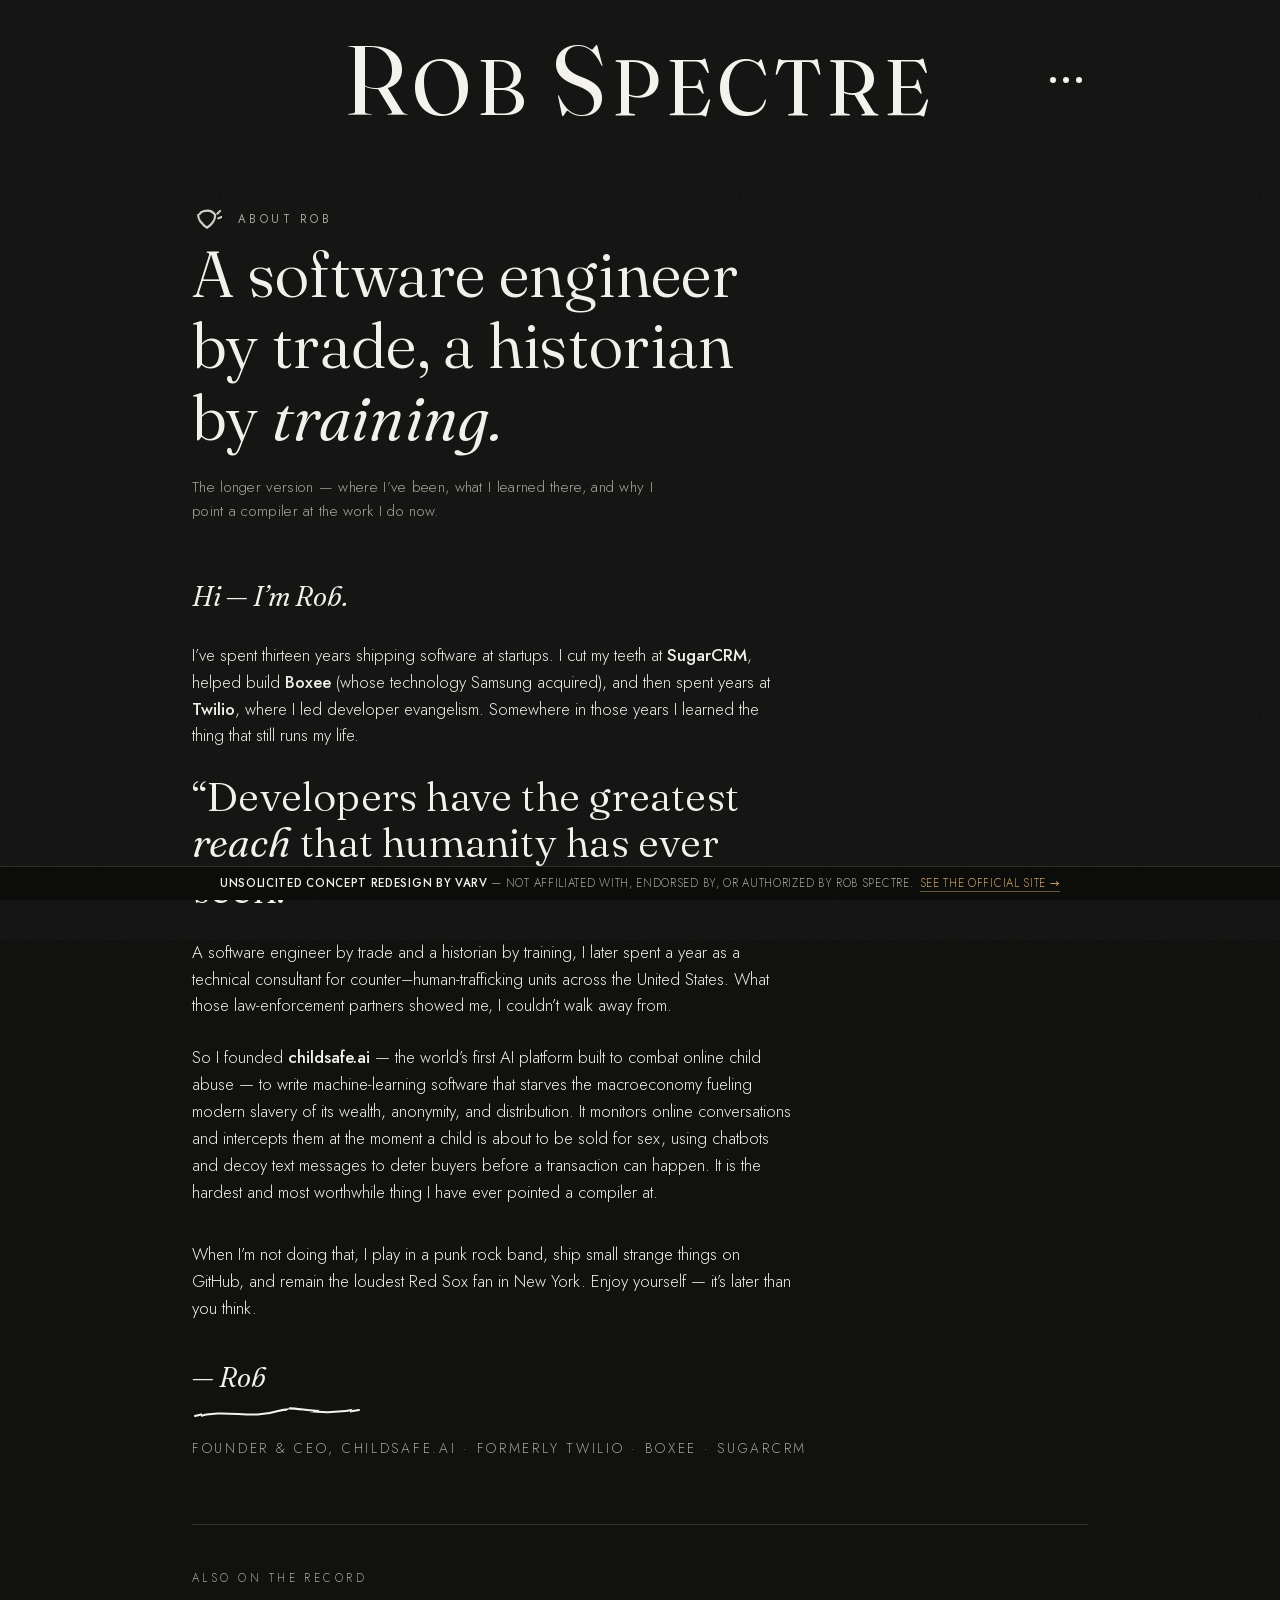
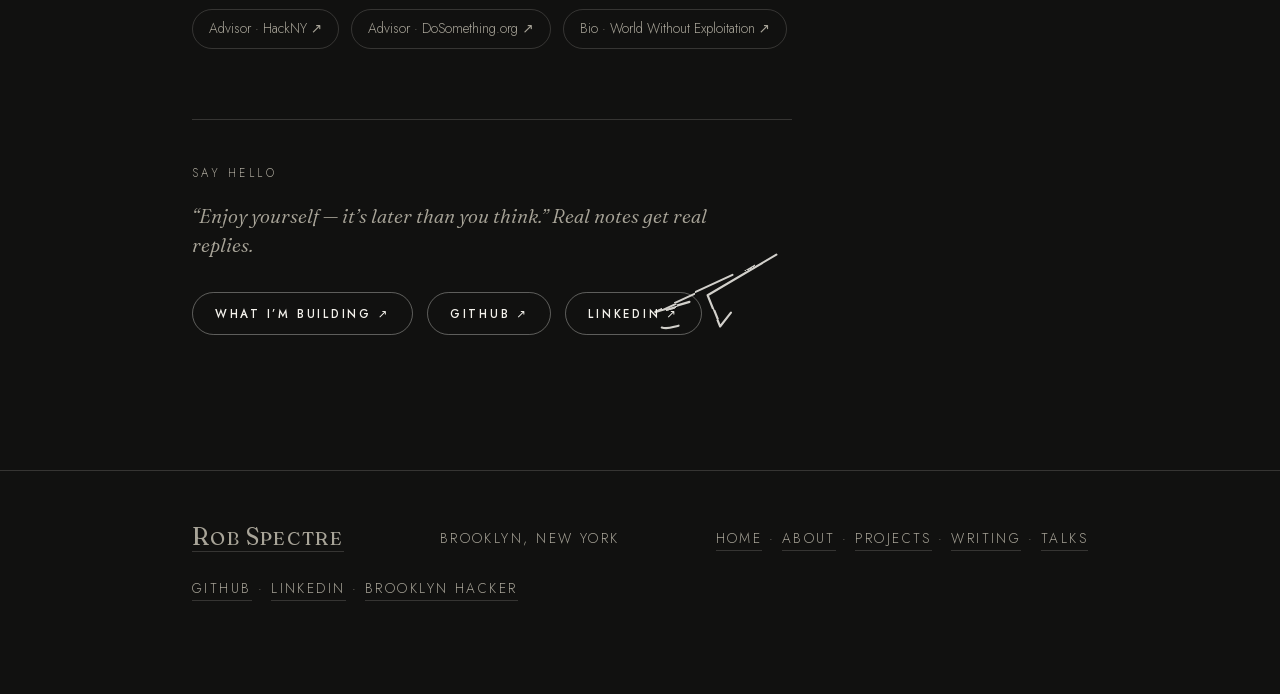
==== about.html @ 93281cea "Rob Spectre — personal site (concept redesign by varv) Unsolicited concept redesign of brooklynhacke" ====
<!doctype html>
<html lang="en">
<head>
<meta charset="utf-8">
<meta name="viewport" content="width=device-width, initial-scale=1">
<meta name="robots" content="noindex,nofollow,noarchive">
<link rel="canonical" href="https://brooklynhacker.com/">
<title>About Rob Spectre — software engineer by trade, historian by training</title>
<meta name="description" content="The longer story of Rob Spectre: thirteen years shipping software at SugarCRM, Boxee and Twilio, a year with counter-human-trafficking units, and founding childsafe.ai to build AI that keeps kids safe online.">
<meta property="og:title" content="About Rob Spectre — software engineer by trade, historian by training">
<meta property="og:description" content="The longer story of Rob Spectre: thirteen years shipping software at SugarCRM, Boxee and Twilio, a year with counter-human-trafficking units, and founding childsafe.ai to build AI that keeps kids safe online.">
<meta property="og:type" content="profile">
<meta property="og:site_name" content="Rob Spectre">
<meta name="author" content="Rob Spectre">
<meta name="twitter:card" content="summary_large_image">
<link rel="stylesheet" href="assets/site.css">
<link rel="icon" href="[data-uri]">
<script type="application/ld+json">
{"@context":"https://schema.org","@type":"AboutPage","mainEntity":{"@type":"Person","name":"Rob Spectre","jobTitle":"Founder & CEO, childsafe.ai","description":"A software engineer by trade and a historian by training. A thirteen-year veteran of SugarCRM, Boxee and Twilio, where he led developer evangelism. Founder and CEO of childsafe.ai.","address":{"@type":"PostalAddress","addressLocality":"Brooklyn","addressRegion":"NY","addressCountry":"US"},"alumniOf":[{"@type":"Organization","name":"Twilio"},{"@type":"Organization","name":"Boxee"},{"@type":"Organization","name":"SugarCRM"}],"sameAs":["https://github.com/RobSpectre","https://www.linkedin.com/in/rob-spectre/","https://brooklynhacker.com/","https://www.worldwithoutexploitation.org/bios/rob-spectre"]}}
</script>
<script>
(function(){try{var q=new URLSearchParams(location.search);if(q.get('static')==='1'){document.documentElement.classList.add('static');}var sh=parseInt(q.get('shift')||'0',10);if(sh>0){var st=document.createElement('style');st.textContent='body{transform:translateY(-'+sh+'px)} .nav,.sb-badge,.ribbon{position:absolute!important}';document.head.appendChild(st);}}catch(e){}})();
</script>
<style>
.about-page{padding-top:max(calc(var(--sec-pad) + 46px),calc(var(--wm-big) + 110px))}
.about-page .page-title{max-width:15ch;margin:0;font-size:var(--h1)}
.about-page .lead{margin-top:22px;max-width:48ch;color:var(--muted);font-size:var(--h6);line-height:1.6;letter-spacing:.02em}
.about-page .salute{margin-top:58px}
.about-coda{margin-top:70px;padding-top:44px;border-top:1px solid var(--faint);max-width:60ch;position:relative}
.about-coda .k{font-size:var(--eyebrow);letter-spacing:.3em;text-transform:uppercase;color:var(--muted)}
.about-coda .promise{margin-top:20px;font-family:var(--serif);font-style:italic;font-weight:340;font-size:var(--h4);line-height:1.5;color:var(--muted);max-width:44ch}
.about-coda .cta-row{margin-top:32px;display:flex;gap:14px;flex-wrap:wrap;align-items:center}
.about-adv{margin-top:64px;padding-top:44px;border-top:1px solid var(--faint)}
.about-adv .k{font-size:var(--eyebrow);letter-spacing:.3em;text-transform:uppercase;color:var(--muted)}
.about-adv .row{margin-top:22px;display:flex;flex-wrap:wrap;gap:12px}
.about-adv a.tag{font-size:var(--small);color:var(--muted);border:1px solid var(--faint);border-radius:999px;padding:8px 16px;text-decoration:none;transition:color .25s ease,border-color .25s ease}
.about-adv a.tag:hover{color:var(--ink);border-color:var(--ink)}
</style>
</head>
<body>

<svg width="0" height="0" style="position:absolute" aria-hidden="true" focusable="false">
  <defs>
    <filter id="rough" x="-8%" y="-8%" width="116%" height="116%"><feTurbulence type="fractalNoise" baseFrequency="0.013 0.021" numOctaves="2" seed="11" result="n"/><feDisplacementMap in="SourceGraphic" in2="n" scale="4.5"/></filter>
    <filter id="rough2" x="-8%" y="-8%" width="116%" height="116%"><feTurbulence type="fractalNoise" baseFrequency="0.0135 0.0205" numOctaves="2" seed="3" result="n"/><feDisplacementMap in="SourceGraphic" in2="n" scale="4.9"/></filter>
    <filter id="rough3" x="-8%" y="-8%" width="116%" height="116%"><feTurbulence type="fractalNoise" baseFrequency="0.0125 0.0215" numOctaves="2" seed="24" result="n"/><feDisplacementMap in="SourceGraphic" in2="n" scale="4.2"/></filter>
    <filter id="rough4" x="-8%" y="-8%" width="116%" height="116%"><feTurbulence type="fractalNoise" baseFrequency="0.013 0.021" numOctaves="2" seed="8" result="n"/><feDisplacementMap in="SourceGraphic" in2="n" scale="4.7"/></filter>
  </defs>
</svg>

<header class="nav">
  <a class="wordmark" href="index.html" aria-label="Rob Spectre — home"><span class="cap">R</span><span class="sc">OB&nbsp;</span><span class="cap">S</span><span class="sc">PECTRE</span><svg class="wm-line" viewBox="0 0 200 10" aria-hidden="true" focusable="false"><path pathLength="1" d="M4,6.4 C36,3.2 78,7.6 118,5 C148,3.2 176,6 196,4.4"/></svg></a>
  <button class="menu-btn" id="menuBtn" aria-expanded="false" aria-controls="overlay" aria-label="Open menu"><i></i><i></i><i></i></button>
</header>

<div class="overlay" id="overlay" role="dialog" aria-modal="true" aria-label="Menu">
  <button class="ol-close" id="menuClose">Close</button>
  <nav>
    <a class="ol-link" href="index.html">Home</a>
    <a class="ol-link" href="about.html" aria-current="page">About Rob</a>
    <a class="ol-link" href="projects.html">What I'm building</a>
    <a class="ol-link" href="writing.html">Writing</a>
    <a class="ol-link" href="talks.html">Talks &amp; media</a>
    <a class="ol-link" href="index.html#contact">Say hello</a>
  </nav>
  <div class="ol-meta">
    <a href="https://github.com/RobSpectre" target="_blank" rel="noopener">GitHub &#8599;</a>
    <a href="https://www.linkedin.com/in/rob-spectre/" target="_blank" rel="noopener">LinkedIn &#8599;</a>
    <a href="https://brooklynhacker.com/" target="_blank" rel="noopener">Brooklyn Hacker &#8599;</a>
    <span>Brooklyn, New York</span>
  </div>
</div>

<main>
<section class="sec letter about-page" id="about">
  <p class="eyebrow rv">
    <svg class="glyph doodle" viewBox="0 0 64 44" xmlns="http://www.w3.org/2000/svg" aria-hidden="true">
      <path style="--i:0" pathLength="1" d="M24,5 C34,2 44,5 49,12 C51,22 42,34 32,40 C22,34 13,22 16,11 C18,7 21,6 24,5"/>
      <path style="--i:1" pathLength="1" d="M54,10 L60,4 M56,20 L63,17"/>
    </svg>
    About Rob
  </p>

  <h1 class="page-title rv" style="--d:1">A software engineer by trade, a historian by <span class="it">training.</span></h1>
  <p class="lead rv" style="--d:2">The longer version &mdash; where I&rsquo;ve been, what I learned there, and why I point a compiler at the work I do now.</p>

  <p class="salute rv" style="--d:3">Hi &mdash; I&rsquo;m Rob.</p>

  <p class="body rv reading" style="--d:4">I&rsquo;ve spent thirteen years shipping software at startups. I cut my teeth at <b>SugarCRM</b>, helped build <b>Boxee</b> (whose technology Samsung acquired), and then spent years at <b>Twilio</b>, where I led developer evangelism. Somewhere in those years I learned the thing that still runs my life.</p>

  <h2 class="pull rv" style="--d:5">&ldquo;Developers have the greatest <span class="it">reach</span> that humanity has ever seen.&rdquo;</h2>

  <p class="body rv reading" style="--d:6">A software engineer by trade and a historian by training, I later spent a year as a technical consultant for counter&ndash;human-trafficking units across the United States. What those law-enforcement partners showed me, I couldn&rsquo;t walk away from.</p>

  <p class="body rv reading" style="--d:7">So I founded <b>childsafe.ai</b> &mdash; the world&rsquo;s first AI platform built to combat online child abuse &mdash; to write machine-learning software that starves the macroeconomy fueling modern slavery of its wealth, anonymity, and distribution. It monitors online conversations and intercepts them at the moment a child is about to be sold for sex, using chatbots and decoy text messages to deter buyers before a transaction can happen. It is the hardest and most worthwhile thing I have ever pointed a compiler at.</p>

  <p class="body close rv reading" style="--d:8">When I&rsquo;m not doing that, I play in a punk rock band, ship small strange things on GitHub, and remain the loudest Red Sox fan in New York. Enjoy yourself &mdash; it&rsquo;s later than you think.</p>

  <div class="sig rv" style="--d:9">
    <p class="names">&mdash; Rob</p>
    <svg class="doodle" viewBox="0 0 170 22" xmlns="http://www.w3.org/2000/svg" aria-hidden="true"><path style="--i:0" pathLength="1" d="M4,15 C34,6 58,18 86,9 C104,3 124,16 166,7"/></svg>
    <p class="roles">Founder &amp; CEO, childsafe.ai &middot; formerly Twilio &middot; Boxee &middot; SugarCRM</p>
  </div>

  <div class="about-adv rv" style="--d:10">
    <p class="k">Also on the record</p>
    <div class="row">
      <a class="tag" href="https://hackny.org/" target="_blank" rel="noopener">Advisor &middot; HackNY &#8599;</a>
      <a class="tag" href="https://www.dosomething.org/" target="_blank" rel="noopener">Advisor &middot; DoSomething.org &#8599;</a>
      <a class="tag" href="https://www.worldwithoutexploitation.org/bios/rob-spectre" target="_blank" rel="noopener">Bio &middot; World Without Exploitation &#8599;</a>
    </div>
  </div>

  <div class="about-coda rv" style="--d:11">
    <p class="k">Say hello</p>
    <p class="promise">&ldquo;Enjoy yourself &mdash; it&rsquo;s later than you think.&rdquo; Real notes get real replies.</p>
    <div class="cta-row">
      <a class="pill" href="projects.html">What I&rsquo;m building &#8599;</a>
      <a class="pill" href="https://github.com/RobSpectre" target="_blank" rel="noopener">GitHub &#8599;</a>
      <a class="pill" href="https://www.linkedin.com/in/rob-spectre/" target="_blank" rel="noopener">LinkedIn &#8599;</a>
    </div>
    <svg class="plane doodle" viewBox="0 0 96 64" xmlns="http://www.w3.org/2000/svg" aria-hidden="true" style="position:absolute;right:0;bottom:-4px;width:clamp(96px,12vw,150px);opacity:.85">
      <path style="--i:0" pathLength="1" d="M8,46 L86,10"/><path style="--i:1" pathLength="1" d="M86,10 L42,36 L50,56 L86,10"/><path style="--i:2" pathLength="1" d="M8,46 L42,36"/><path style="--i:3" pathLength="1" d="M12,56 C18,58 22,53 29,55" stroke-dasharray="3 6"/>
    </svg>
  </div>
</section>
</main>

<footer class="footer">
  <a class="wordmark" href="index.html" aria-label="Rob Spectre"><span class="cap">R</span><span class="sc">OB&nbsp;</span><span class="cap">S</span><span class="sc">PECTRE</span></a>
  <p class="fm">Brooklyn, New York</p>
  <p class="fm"><a href="index.html">Home</a> &middot; <a href="about.html">About</a> &middot; <a href="projects.html">Projects</a> &middot; <a href="writing.html">Writing</a> &middot; <a href="talks.html">Talks</a></p>
  <p class="fm"><a href="https://github.com/RobSpectre" target="_blank" rel="noopener">GitHub</a> &middot; <a href="https://www.linkedin.com/in/rob-spectre/" target="_blank" rel="noopener">LinkedIn</a> &middot; <a href="https://brooklynhacker.com/" target="_blank" rel="noopener">Brooklyn Hacker</a></p>
</footer>

<script src="assets/site.js" defer></script>

<!-- ===== varv concept-disclaimer strip (Category B · real person · mandatory) ===== -->
<style id="varv-disclaimer-css">
  body{padding-bottom:40px}
  #varv-disclaimer{position:fixed;left:0;right:0;bottom:0;z-index:2147482000;
    display:flex;justify-content:center;align-items:center;gap:.55em;flex-wrap:wrap;
    padding:8px 16px;font-family:'Jost',ui-sans-serif,system-ui,sans-serif;
    font-size:11.5px;line-height:1.4;letter-spacing:.06em;text-transform:uppercase;
    background:#0c0c0b;color:#a8a498;border-top:1px solid rgba(168,164,152,.22);text-align:center}
  #varv-disclaimer a{color:#c9a36a;text-decoration:none;border-bottom:1px solid rgba(201,163,106,.5)}
  #varv-disclaimer a:hover{border-color:#c9a36a}
  #varv-disclaimer b{color:#f4f2ec;font-weight:500}
  @media(max-width:560px){#varv-disclaimer{font-size:10.5px;padding:7px 12px}body{padding-bottom:58px}}
</style>
<div id="varv-disclaimer" role="note">
  <span><b>Unsolicited concept redesign by varv</b> &mdash; not affiliated with, endorsed by, or authorized by Rob Spectre.</span>
  <a href="https://brooklynhacker.com/" target="_blank" rel="noopener">See the official site &rarr;</a>
</div>

<!-- ===== varv "ask your AI" popup (static-safe · ~10s · bottom-right · Category-B non-first-name) ===== -->
<style id="varv-popup-css">
  #varv-popup{position:fixed;right:20px;bottom:54px;z-index:2147483000;width:340px;max-width:calc(100vw - 32px);box-sizing:border-box;
    opacity:0;visibility:hidden;pointer-events:none;transform:translateY(14px);
    color:#14151a;background:rgba(252,252,251,.95);-webkit-backdrop-filter:saturate(1.1) blur(8px);backdrop-filter:saturate(1.1) blur(8px);
    border:1px solid rgba(20,21,26,.14);border-radius:16px;
    box-shadow:0 18px 50px -12px rgba(15,16,20,.34),0 2px 8px -2px rgba(15,16,20,.18);
    font-family:-apple-system,BlinkMacSystemFont,"Segoe UI",Inter,Roboto,Helvetica,Arial,sans-serif;-webkit-font-smoothing:antialiased;overflow:hidden}
  #varv-popup.is-open{opacity:1;visibility:visible;pointer-events:auto;transform:translateY(0);transition:opacity .5s ease,transform .5s cubic-bezier(.22,.61,.36,1)}
  #varv-popup.varv-static,#varv-popup.varv-static.is-open{transition:none !important}
  @media (prefers-reduced-motion:reduce){#varv-popup,#varv-popup.is-open{transition:none !important}}
  #varv-popup .vp-inner{padding:14px 14px 16px}
  #varv-popup .vp-media{position:relative;margin:0 0 12px;border-radius:11px;overflow:hidden;background:rgba(20,21,26,.06);aspect-ratio:16/10}
  #varv-popup .vp-media video{display:block;width:100%;height:100%;object-fit:cover;cursor:pointer;background:#0c0d10}
  #varv-popup .vp-unmute{position:absolute;left:8px;bottom:8px;display:inline-flex;align-items:center;gap:5px;padding:5px 9px;border-radius:999px;font-size:11px;font-weight:600;color:#fff;background:rgba(12,13,16,.62);-webkit-backdrop-filter:blur(4px);backdrop-filter:blur(4px);cursor:pointer;user-select:none;border:0}
  #varv-popup .vp-unmute[hidden]{display:none}
  #varv-popup .vp-tag{margin:0 2px 12px;font-size:14px;line-height:1.4;font-weight:560;letter-spacing:-.005em;color:inherit}
  #varv-popup .vp-ai{display:grid;gap:7px;margin:0 0 11px}
  #varv-popup .vp-ai a{display:flex;align-items:center;justify-content:center;gap:8px;text-decoration:none;text-align:center;padding:10px 12px;border-radius:10px;font-size:13px;font-weight:600;letter-spacing:-.005em;color:inherit;background:rgba(20,21,26,.035);border:1px solid rgba(20,21,26,.16);transition:background .15s ease,border-color .15s ease,transform .05s ease}
  #varv-popup .vp-ai a:hover{background:rgba(20,21,26,.075);border-color:rgba(20,21,26,.3)}
  #varv-popup .vp-ai a:active{transform:translateY(.5px)}
  #varv-popup.varv-static .vp-ai a{transition:none}
  #varv-popup .vp-ai .vp-dot{width:7px;height:7px;border-radius:50%;flex:none}
  #varv-popup .vp-book{display:flex;align-items:center;justify-content:center;gap:6px;text-decoration:none;text-align:center;padding:12px 14px;border-radius:11px;font-size:14px;font-weight:700;letter-spacing:-.01em;color:#fcfcfb;background:#14151a;border:1px solid #14151a;transition:opacity .15s ease,transform .05s ease}
  #varv-popup .vp-book:hover{opacity:.9}
  #varv-popup .vp-book:active{transform:translateY(.5px)}
  #varv-popup.varv-static .vp-book{transition:none}
  #varv-popup .vp-close{position:absolute;top:8px;right:8px;z-index:2;width:28px;height:28px;padding:0;display:flex;align-items:center;justify-content:center;border-radius:50%;cursor:pointer;color:#fff;background:rgba(12,13,16,.5);border:0;font-size:15px;line-height:1}
  #varv-popup .vp-close:hover{background:rgba(12,13,16,.72)}
  #varv-popup a:focus-visible,#varv-popup button:focus-visible,#varv-popup video:focus-visible{outline:2px solid #4f7cff;outline-offset:2px}
  @media (prefers-color-scheme:dark){
    #varv-popup{color:#f2f3f5;background:rgba(24,25,29,.94);border-color:rgba(255,255,255,.14);box-shadow:0 18px 50px -12px rgba(0,0,0,.6),0 2px 8px -2px rgba(0,0,0,.4)}
    #varv-popup .vp-media{background:rgba(255,255,255,.05)}
    #varv-popup .vp-ai a{background:rgba(255,255,255,.05);border-color:rgba(255,255,255,.18)}
    #varv-popup .vp-ai a:hover{background:rgba(255,255,255,.1);border-color:rgba(255,255,255,.34)}
    #varv-popup .vp-book{color:#14151a;background:#f2f3f5;border-color:#f2f3f5}
  }
  @media (max-width:400px){#varv-popup{right:12px;left:12px;bottom:60px;width:auto}}
</style>
<div id="varv-popup" role="dialog" aria-label="A note from varv" aria-live="polite">
  <button type="button" class="vp-close" aria-label="Dismiss">&times;</button>
  <div class="vp-inner">
    <div class="vp-media">
      <video muted playsinline preload="metadata" poster="assets/varv-popup-poster.jpg" aria-label="A short intro from Moksh at varv"></video>
      <button type="button" class="vp-unmute" aria-label="Unmute video"><span aria-hidden="true">&#128266;</span> Tap for sound</button>
    </div>
    <p class="vp-tag">Don&rsquo;t take our word for it &mdash; ask your AI which site represents this work better.</p>
    <div class="vp-ai">
      <a id="vp-chatgpt" href="#" target="_blank" rel="noopener"><span class="vp-dot" style="background:#10a37f"></span> Ask ChatGPT</a>
      <a id="vp-claude" href="#" target="_blank" rel="noopener"><span class="vp-dot" style="background:#d97757"></span> Ask Claude</a>
      <a id="vp-perplexity" href="#" target="_blank" rel="noopener"><span class="vp-dot" style="background:#20b8cd"></span> Ask Perplexity</a>
    </div>
    <a class="vp-book" href="https://varv.ai/cal" target="_blank" rel="noopener">Book 15 min &rarr;</a>
  </div>
</div>
<script id="varv-popup-js">
(function(){
  "use strict";
  var el = document.getElementById('varv-popup');
  if(!el) return;
  var qStatic = false;
  try{ qStatic = new URLSearchParams(location.search).get('static') === '1'; }catch(e){}
  var reduce = false;
  try{ reduce = window.matchMedia('(prefers-reduced-motion: reduce)').matches; }catch(e){}
  var STATIC = qStatic || reduce;
  if(STATIC) el.classList.add('varv-static');
  var KEY = 'varv_popup_dismissed_v4', TTL = 30*24*60*60*1000;
  function dismissedRecently(){ try{ var t = parseInt(localStorage.getItem(KEY),10); return t && (Date.now()-t) < TTL; }catch(e){ return false; } }
  if(dismissedRecently()) return;
  var VARV_PROMPT =
"I'm Rob Spectre — founder & CEO of childsafe.ai and formerly the developer-evangelism lead at Twilio. Compare strictly these two websites and nothing else — my current personal site: https://brooklynhacker.com/ — and a redesign an agency built for me, unsolicited, as a working demo: https://angaramoksh-a11y.github.io/rob-spectre/. Actually open and read both before you answer.\n\n\
Step 1 — the comparison. Present it as one table and nothing else yet. Rows: what an engineer or founder checking me out sees · what a partner, funder or journalist doing quiet diligence on me and childsafe.ai sees · what an AI answering a question about Rob Spectre and childsafe.ai sees · what staying on my current site costs me over the next 12 months. Be blunt in every cell — no hedging, no praise padding.\n\n\
Step 2 — stop and make it about me. Do not give a verdict yet. Instead ask me: \"What do you most want this site to do for you and childsafe.ai over the next 12 months?\" — then, using what you actually saw on my two sites, give me exactly 4 numbered options tailored to me (not generic — each one grounded in my real work: child-safety AI, my open-source projects, my speaking, or recruiting). Tell me to reply with the number that fits best. Then wait for my answer.\n\n\
Step 3 — branch on my pick. Once I reply, continue for the goal I chose: give me a straight verdict on whether my current site serves that specific goal, what the redesign does differently for it, and the two or three highest-leverage things that goal actually needs. A recommendation against my goal, not a checklist.\n\n\
Step 4 — the close. End by telling me plainly whether a 15-minute call with the team that built the demo is worth my time for the goal I picked, and what they'd concretely help me do. If it's worth it, say so directly.";
  var q = encodeURIComponent(VARV_PROMPT);
  var set = function(id, base){ var a = document.getElementById(id); if(a) a.href = base + q; };
  set('vp-chatgpt','https://chatgpt.com/?q=');
  set('vp-claude','https://claude.ai/new?q=');
  set('vp-perplexity','https://www.perplexity.ai/search?q=');
  var video = el.querySelector('.vp-media video'), unmute = el.querySelector('.vp-unmute');
  function doUnmute(){ if(!video) return; try{ video.muted=false; video.volume=1; var p=video.play(); if(p&&p.catch) p.catch(function(){}); }catch(e){} if(unmute) unmute.hidden=true; }
  if(video) video.addEventListener('click', doUnmute);
  if(unmute) unmute.addEventListener('click', function(e){ e.stopPropagation(); doUnmute(); });
  function focusables(){ return Array.prototype.slice.call(el.querySelectorAll('a[href],button:not([hidden]),video,[tabindex]:not([tabindex="-1"])')).filter(function(n){ return n.offsetParent !== null || n === document.activeElement; }); }
  function onKeydown(e){ if(e.key==='Escape'){ close(); return; } if(e.key!=='Tab') return; var f=focusables(); if(!f.length) return; var first=f[0], last=f[f.length-1]; if(e.shiftKey && document.activeElement===first){ e.preventDefault(); last.focus(); } else if(!e.shiftKey && document.activeElement===last){ e.preventDefault(); first.focus(); } }
  function onDocClick(e){ if(el.classList.contains('is-open') && !el.contains(e.target)) close(); }
  var opened = false;
  function open(){ if(opened) return; opened=true; el.classList.add('is-open'); if(video && !STATIC){ try{ var pp=video.play(); if(pp&&pp.catch) pp.catch(function(){}); }catch(e){} } document.addEventListener('keydown', onKeydown, true); setTimeout(function(){ document.addEventListener('click', onDocClick, true); }, 0); var c=el.querySelector('.vp-close'); if(c) c.focus(); }
  function close(){ el.classList.remove('is-open'); document.removeEventListener('keydown', onKeydown, true); document.removeEventListener('click', onDocClick, true); try{ localStorage.setItem(KEY, String(Date.now())); }catch(e){} }
  var closeBtn = el.querySelector('.vp-close'); if(closeBtn) closeBtn.addEventListener('click', close);
  if(STATIC){ open(); } else { setTimeout(open, 10000); }
})();
</script>

</body>
</html>
---- assets/site.css ----
/* Gutter Capital — shared design system (extracted verbatim from the CP2-approved home storyboard).
   Fonts + :root tokens + every component class. Sibling pages @import nothing new above this;
   append page-specific components AFTER this file's end. Do not diverge the home from this. */
@font-face {
  font-family: 'Fraunces';
  font-style: italic;
  font-weight: 300 600;
  font-display: swap;
  src: url([data-uri]) format('woff2');
  unicode-range: U+0000-00FF, U+0131, U+0152-0153, U+02BB-02BC, U+02C6, U+02DA, U+02DC, U+0304, U+0308, U+0329, U+2000-206F, U+20AC, U+2122, U+2191, U+2193, U+2212, U+2215, U+FEFF, U+FFFD;
}
@font-face {
  font-family: 'Fraunces';
  font-style: normal;
  font-weight: 300 600;
  font-display: swap;
  src: url([data-uri]) format('woff2');
  unicode-range: U+0000-00FF, U+0131, U+0152-0153, U+02BB-02BC, U+02C6, U+02DA, U+02DC, U+0304, U+0308, U+0329, U+2000-206F, U+20AC, U+2122, U+2191, U+2193, U+2212, U+2215, U+FEFF, U+FFFD;
}
@font-face {
  font-family: 'Jost';
  font-style: normal;
  font-weight: 300 600;
  font-display: swap;
  src: url([data-uri]) format('woff2');
  unicode-range: U+0000-00FF, U+0131, U+0152-0153, U+02BB-02BC, U+02C6, U+02DA, U+02DC, U+0304, U+0308, U+0329, U+2000-206F, U+20AC, U+2122, U+2191, U+2193, U+2212, U+2215, U+FEFF, U+FFFD;
}

/* ============ TOKENS (locked) ============ */
:root{
  --h1: clamp(2.4rem, 5vw, 4rem);
  --h2: clamp(1.8rem, 3.2vw, 2.6rem);
  --h3: clamp(1.35rem, 2.2vw, 1.7rem);
  --h4: 1.2rem;  --h5: 1.05rem;  --h6: 0.95rem;
  --p: 1.05rem;  --small: 0.85rem;  --eyebrow: 0.72rem;
  --display: clamp(3.6rem, 15vw, 9.5rem);   /* reserved display size (masthead now lives in the nav) */
  --wm-big: clamp(2.6rem, 9vw, 6.2rem);     /* nav masthead cap at page top — the confident centered GUTTER */
  --wm-small: 1.45rem;                      /* pinned compact cap */
  --navp: 1;                                /* 1 = big centered masthead · 0 = pinned bar (site.js scroll-links it) */
  --lh-tight: 1.12;  --lh-body: 1.6;

  --gutter: clamp(20px, 15vw, 200px);
  --sec-pad: clamp(92px, 15vh, 170px);

  --paper:#111110;          /* dark toned paper */
  --paper-2:#161513;        /* whisper-lifted panel */
  --ink:#f4f2ec;            /* chalk-white ink */
  --muted:#a8a498;          /* ≥7:1 on paper */
  --faint:rgba(244,242,236,.16);
  --hair:rgba(244,242,236,.34);
  --accent:#c9a36a;         /* dusty ochre — used only twice */

  --serif:'Fraunces','Poynter Oldstyle Display',Georgia,'Times New Roman',serif;
  --sans:'Jost','Futura','Century Gothic','Avenir Next',system-ui,sans-serif;
}

/* ============ RESET / BASE ============ */
*,*::before,*::after{box-sizing:border-box;margin:0;padding:0}
html{scroll-behavior:smooth}
html.static{scroll-behavior:auto}
@media(prefers-reduced-motion:reduce){html{scroll-behavior:auto}}
html,body{overflow-x:clip}
body{
  background:var(--paper);
  color:var(--ink);
  font-family:var(--sans);
  font-weight:300;
  font-size:var(--p);
  line-height:var(--lh-body);
  -webkit-font-smoothing:antialiased;
  font-optical-sizing:auto;
}
::selection{background:var(--ink);color:var(--paper)}
a{color:var(--ink)}
:focus-visible{outline:2px solid var(--ink);outline-offset:4px;border-radius:2px}
img{max-width:100%;height:auto}

/* paper grain — the toned-paper canvas */
body::before{
  content:"";position:fixed;inset:-40px;z-index:60;pointer-events:none;
  background-image:url("data:image/svg+xml,%3Csvg xmlns='http://www.w3.org/2000/svg' width='260' height='260'%3E%3Cfilter id='n'%3E%3CfeTurbulence type='fractalNoise' baseFrequency='0.82' numOctaves='2' stitchTiles='stitch'/%3E%3C/filter%3E%3Crect width='100%25' height='100%25' filter='url(%23n)'/%3E%3C/svg%3E");
  opacity:.055;
}

/* ============ TYPE ============ */
h1,h2,h3{font-family:var(--serif);font-weight:340;line-height:var(--lh-tight);letter-spacing:.005em}
h1{font-size:var(--h1)}
h2{font-size:var(--h2)}
h3{font-size:var(--h3)}
.eyebrow{
  display:inline-flex;align-items:center;gap:16px;
  font-family:var(--sans);font-size:var(--eyebrow);font-weight:400;
  letter-spacing:.3em;text-transform:uppercase;color:var(--muted);
}
.eyebrow .glyph{flex:0 0 auto;width:30px;height:auto;opacity:.85}
.it{font-style:italic;font-weight:360}
.muted{color:var(--muted)}

/* ============ LAYOUT ============ */
.sec{padding:var(--sec-pad) var(--gutter);position:relative}
/* a page's first section clears the big centered masthead */
.sec#top{padding-top:max(var(--sec-pad),calc(var(--wm-big) + 110px))}
.reading{max-width:640px}

/* ============ DOODLES ============ */
.doodle{filter:url(#rough)}
/* ALIVE — every doodle keeps a little bit moving, lightly scratching the surface.
   A subtle continuous "boil": the hand-drawn line cycles through pen-tremble
   variants (each a different turbulence seed + displacement scale), so straight
   strokes never sit perfectly still — they re-settle a hair each half-second like
   a pen redrawn over the same line. Pure CSS filter-swap: no rAF, no ticking flag,
   nothing to wedge. Per-doodle negative delay (reusing the draw-in --i token)
   desyncs them so the page shimmers organically instead of flicking in unison.
   Settles to the static #rough under reduced-motion and the ?static=1 QA flag. */
@media(prefers-reduced-motion:no-preference){
  .doodle,.nav .wm-line{
    animation:doodle-boil 2.1s step-end infinite;
    animation-delay:calc(var(--i,0) * -0.29s);
  }
}
html.static .doodle,html.static .nav .wm-line{animation:none!important}
@keyframes doodle-boil{
  0%  {filter:url(#rough)}
  25% {filter:url(#rough2)}
  50% {filter:url(#rough3)}
  75% {filter:url(#rough4)}
  100%{filter:url(#rough)}
}
.doodle path,.doodle circle{
  fill:none;stroke:var(--ink);stroke-width:2.1;
  stroke-linecap:round;stroke-linejoin:round;
  vector-effect:non-scaling-stroke;
}
.doodle .dot{fill:var(--ink);stroke:none}
/* draw-in: hidden state exists ONLY under html.anim */
html.anim .doodle path{stroke-dasharray:1;stroke-dashoffset:1;transition:stroke-dashoffset 1.5s cubic-bezier(.5,0,.3,1);transition-delay:calc(var(--i,0)*.16s)}
html.anim .doodle .dot,html.anim .doodle circle{opacity:0;transition:opacity .7s ease;transition-delay:calc(var(--i,0)*.16s + .5s)}
html.anim .doodle.drawn path{stroke-dashoffset:0}
html.anim .doodle.drawn .dot,html.anim .doodle.drawn circle{opacity:1}
@media(prefers-reduced-motion:reduce){
  html.anim .doodle path{stroke-dasharray:none;stroke-dashoffset:0;transition:none}
  html.anim .doodle .dot,html.anim .doodle circle{opacity:1;transition:none}
}

/* ============ REVEALS ============ */
html.anim .rv{opacity:0;transform:translateY(24px);transition:opacity .95s ease,transform .95s ease;transition-delay:calc(var(--d,0)*100ms)}
html.anim .rv.in{opacity:1;transform:none}
@media(prefers-reduced-motion:reduce){html.anim .rv{opacity:1;transform:none;transition:none}}

/* ============ NAV — centered masthead that pins + shrinks on scroll ============ */
/* site.js scroll-links --navp 1→0 over the first ~260px: the big centered GUTTER
   settles into a compact sticky bar; a paper backdrop fades in fast and a
   hand-drawn underline sketches itself beneath the pinned mark (html.nav-pinned).
   Reduced-motion / static get a discrete state swap — no scroll-linked scaling. */
.nav{position:fixed;top:0;left:0;right:0;z-index:70;padding:calc(12px + 18px*var(--navp,1)) var(--gutter);pointer-events:none}
.nav>*{pointer-events:auto}
.nav::before{ /* paper backdrop — fully opaque well before the mark finishes pinning */
  content:"";position:absolute;inset:0;z-index:-1;pointer-events:none;
  background:var(--paper);border-bottom:1px solid var(--faint);
  opacity:min(1,calc((1 - var(--navp,1))*2.4));
}
.nav::after{ /* keep the paper grain on the pinned bar */
  content:"";position:absolute;inset:0;z-index:-1;pointer-events:none;
  background-image:url("data:image/svg+xml,%3Csvg xmlns='http://www.w3.org/2000/svg' width='260' height='260'%3E%3Cfilter id='n'%3E%3CfeTurbulence type='fractalNoise' baseFrequency='0.82' numOctaves='2' stitchTiles='stitch'/%3E%3C/filter%3E%3Crect width='100%25' height='100%25' filter='url(%23n)'/%3E%3C/svg%3E");
  opacity:min(.055,calc((1 - var(--navp,1))*.14));
}
.wordmark{font-family:var(--serif);font-weight:400;text-decoration:none;letter-spacing:.05em;line-height:1;color:var(--ink)}
.wordmark .cap{font-size:1.5rem}
.wordmark .sc{font-size:1.17rem;letter-spacing:.09em}
.nav .wordmark{
  position:relative;display:block;width:max-content;margin-inline:auto;
  font-size:calc(var(--wm-small) + (var(--wm-big) - var(--wm-small))*var(--navp,1));
}
.nav .wordmark .cap{font-size:1em}
.nav .wordmark .sc{font-size:.78em;letter-spacing:.07em}
.nav .menu-btn{position:absolute;right:var(--gutter);top:50%;transform:translateY(-50%)}
/* hand-drawn underline — draws in when the mark pins, un-draws on the way back up */
.nav .wm-line{
  position:absolute;left:0;right:0;bottom:-.36em;width:100%;height:auto;overflow:visible;
  filter:url(#rough);opacity:calc(1 - var(--navp,1));
}
.nav .wm-line path{
  fill:none;stroke:var(--ink);stroke-width:2;stroke-linecap:round;vector-effect:non-scaling-stroke;
  stroke-dasharray:1;stroke-dashoffset:1;
  transition:stroke-dashoffset .8s cubic-bezier(.5,0,.3,1);
}
html.nav-pinned .nav .wm-line path{stroke-dashoffset:0}
@media(prefers-reduced-motion:reduce){.nav .wm-line path{transition:none}}
.menu-btn{
  display:flex;gap:7px;align-items:center;background:none;border:0;cursor:pointer;padding:14px 6px;
}
.menu-btn i{display:block;width:6px;height:6px;border-radius:50%;background:var(--ink);transition:transform .3s ease}
.menu-btn:hover i:nth-child(1){transform:translateY(-3px)}
.menu-btn:hover i:nth-child(3){transform:translateY(3px)}

/* menu overlay */
.overlay{
  position:fixed;inset:0;z-index:80;background:#0e0e0d;
  display:flex;flex-direction:column;justify-content:center;padding:0 var(--gutter);
  opacity:0;visibility:hidden;transition:opacity .45s ease,visibility 0s linear .45s;
}
.overlay::before{
  content:"";position:absolute;inset:-40px;pointer-events:none;opacity:.055;
  background-image:url("data:image/svg+xml,%3Csvg xmlns='http://www.w3.org/2000/svg' width='260' height='260'%3E%3Cfilter id='n'%3E%3CfeTurbulence type='fractalNoise' baseFrequency='0.82' numOctaves='2' stitchTiles='stitch'/%3E%3C/filter%3E%3Crect width='100%25' height='100%25' filter='url(%23n)'/%3E%3C/svg%3E");
}
.overlay.open{opacity:1;visibility:visible;transition:opacity .45s ease}
.overlay nav{display:flex;flex-direction:column;gap:clamp(8px,2vh,20px)}
.overlay a.ol-link{
  font-family:var(--serif);font-weight:340;font-size:var(--h2);line-height:1.25;
  text-decoration:none;color:var(--muted);transition:color .3s ease,transform .3s ease;width:max-content;max-width:100%;
}
.overlay a.ol-link:hover,.overlay a.ol-link:focus-visible{color:var(--ink);transform:translateX(10px)}
.overlay .ol-meta{margin-top:7vh;display:flex;gap:2.2em;flex-wrap:wrap;font-size:var(--small);letter-spacing:.14em;text-transform:uppercase;color:var(--muted)}
.overlay .ol-meta a{color:var(--muted);text-decoration:none;border-bottom:1px solid var(--faint);padding-bottom:2px}
.overlay .ol-meta a:hover{color:var(--ink)}
.overlay .ol-close{position:absolute;top:22px;right:var(--gutter);background:none;border:0;color:var(--ink);cursor:pointer;font-family:var(--sans);font-size:var(--eyebrow);letter-spacing:.28em;text-transform:uppercase;padding:14px 4px}

/* ============ PILL BUTTONS ============ */
.pill{
  display:inline-flex;align-items:center;gap:.7em;
  padding:1em 1.9em;border:1px solid var(--hair);border-radius:999px;
  font-family:var(--sans);font-size:var(--eyebrow);font-weight:500;
  letter-spacing:.24em;text-transform:uppercase;text-decoration:none;color:var(--ink);
  background:transparent;transition:background .35s ease,color .35s ease,border-color .35s ease;
  cursor:pointer;
}
.pill:hover,.pill:focus-visible{background:var(--ink);color:var(--paper);border-color:var(--ink)}
.pill.ghost{cursor:default;color:var(--muted);border-color:var(--faint)}
.pill.ghost:hover{background:transparent;color:var(--muted)}

/* ============ HERO ============ */
.hero{
  min-height:100svh;display:flex;flex-direction:column;
  align-items:center;justify-content:center;text-align:center;
  padding:calc(var(--wm-big) + 72px + 2vh) var(--gutter) 96px;position:relative;
}
.hero-inner{display:flex;flex-direction:column;align-items:center;width:100%;max-width:1060px}
.hero .eyebrow{justify-content:center}
/* (hero-mark retired — the confident centered GUTTER now lives in .nav and pins on scroll) */
.hero h1{font-size:var(--h2);font-weight:340;max-width:19ch;margin:0 auto}
.hero .sub{max-width:40em;margin:20px auto 0;color:var(--muted);font-size:var(--h6);letter-spacing:.02em}
.hero .cta-row{display:flex;gap:14px;flex-wrap:wrap;justify-content:center;margin-top:38px}
.hero .fund-note{
  margin-top:42px;display:inline-flex;align-items:center;justify-content:center;gap:.6em 1em;flex-wrap:wrap;
  font-size:var(--small);letter-spacing:.18em;text-transform:uppercase;color:var(--muted);
}
.hero .fund-note b{color:var(--ink);font-weight:500}
.hero .fund-note .tick{width:34px;height:1px;background:var(--accent);align-self:center}
.hero-art{position:relative;display:flex;align-items:center;justify-content:center;margin-bottom:clamp(14px,2.2vh,28px)}
.hero-art svg{width:clamp(120px,15vw,196px);height:auto;overflow:visible}
.vlabel{
  position:absolute;right:calc(var(--gutter)*.42);top:50%;transform:translateY(-50%);
  writing-mode:vertical-rl;rotate:180deg;
  font-size:var(--eyebrow);letter-spacing:.42em;text-transform:uppercase;color:var(--muted);
  display:flex;align-items:center;gap:18px;
}
.vlabel::after{content:"";width:1px;height:74px;background:var(--faint)}
.scroll-cue{position:absolute;left:var(--gutter);bottom:62px;display:flex;align-items:center;gap:14px;color:var(--muted);font-size:var(--eyebrow);letter-spacing:.3em;text-transform:uppercase}
.scroll-cue svg{width:13px;height:auto;overflow:visible}

/* ============ LETTER ============ */
/* ONE intentional ladder: pull(--h2) > salute/signoff(--h3, italic — they bracket the letter)
   > body/close(--p) > roles(--small). Every size is a locked token; line-heights consistent. */
.letter .salute{
  font-family:var(--serif);font-style:italic;font-weight:360;
  font-size:var(--h3);line-height:var(--lh-tight);
  margin:52px 0 30px;
}
.letter p.body{
  font-family:var(--sans);font-weight:300;
  font-size:var(--p);line-height:var(--lh-body);
  max-width:60ch;margin-bottom:1.5em;color:var(--ink);
}
.letter p.body b{font-weight:500}
.letter .pull{           /* the one tasteful larger accent — a pulled phrase, not a random jump */
  font-family:var(--serif);font-weight:340;
  font-size:var(--h2);line-height:var(--lh-tight);
  margin:.45em 0 .65em;max-width:14em;
}
.letter .pull .it{color:var(--ink)}
.letter .close{margin-top:2.1em}
.letter .sig{margin-top:40px}
.letter .sig .names{      /* mirrors the salutation exactly — opens and closes the letter as a pair */
  font-family:var(--serif);font-style:italic;font-weight:360;
  font-size:var(--h3);line-height:var(--lh-tight);
}
.letter .sig svg{display:block;width:170px;height:auto;margin-top:10px;overflow:visible}
.letter .sig .roles{
  margin-top:14px;font-family:var(--sans);
  font-size:var(--small);letter-spacing:.2em;text-transform:uppercase;color:var(--muted);
}

/* ============ FUND ============ */
.fund h2{max-width:14em;margin:26px 0 0}
.fund .funds-row{
  display:flex;gap:clamp(28px,6vw,96px);flex-wrap:wrap;align-items:flex-end;
  margin-top:74px;position:relative;
}
.fund .f{position:relative}
.fund .f .lbl{font-size:var(--eyebrow);letter-spacing:.3em;text-transform:uppercase;color:var(--muted)}
.fund .f .num{font-family:var(--serif);font-weight:340;font-size:var(--h1);line-height:1;margin-top:14px;font-variant-numeric:tabular-nums}
.fund .f .num .ca{font-size:.45em;vertical-align:.62em;color:var(--muted);margin-right:.14em}
.fund .f .when{margin-top:12px;font-size:var(--small);letter-spacing:.16em;text-transform:uppercase;color:var(--muted)}
.fund .f.now .when{color:var(--accent)}
.fund .f.now .num{border-bottom:2px solid var(--accent);padding-bottom:10px}
.fund .steps{position:absolute;right:-34px;top:-100px;width:150px;opacity:.9}
.fund .foot{margin-top:60px;max-width:52ch;color:var(--muted);font-size:var(--h6)}

/* ============ PORTFOLIO RAIL ============ */
.folio{padding-left:0;padding-right:0}
.folio .head{padding:0 var(--gutter)}
.folio h2{max-width:15em;margin:26px 0 0}
.folio .rail-wrap{position:relative;margin-top:70px}
.rail{overflow:hidden;cursor:grab;padding:92px 0 30px}
.rail.dragging{cursor:grabbing}
html.static .rail{overflow-x:auto}
.rail-track{display:flex;gap:clamp(44px,6vw,110px);width:max-content;padding:0 var(--gutter);will-change:transform}
.co{
  position:relative;display:flex;flex-direction:column;text-decoration:none;
  padding:6px 2px 14px;flex:0 0 auto;
}
.co .co-idx{font-size:var(--eyebrow);letter-spacing:.26em;color:var(--muted)}
.co .co-name{
  font-family:var(--serif);font-weight:340;font-size:var(--h2);line-height:1.15;color:var(--ink);
  margin-top:10px;white-space:nowrap;transition:opacity .3s ease;
}
.co .co-fund{margin-top:10px;font-size:var(--eyebrow);letter-spacing:.3em;text-transform:uppercase;color:var(--muted);display:flex;gap:.9em;align-items:center}
.co .go{opacity:0;transform:translateY(3px);transition:opacity .3s ease,transform .3s ease;font-family:var(--sans);color:var(--ink)}
.co:hover .go,.co:focus-visible .go{opacity:1;transform:none}
/* the taped paper chip with the REAL logo */
.co .chip{
  position:absolute;left:0;top:-86px;width:172px;height:96px;border-radius:3px;
  background:var(--ink);display:flex;align-items:center;justify-content:center;
  transform:rotate(-2.4deg) translateY(10px);opacity:0;pointer-events:none;
  box-shadow:0 14px 34px rgba(0,0,0,.45);
  transition:opacity .32s ease,transform .32s ease;
}
.co .chip::before{ /* tape */
  content:"";position:absolute;top:-9px;left:50%;transform:translateX(-50%) rotate(1.5deg);
  width:56px;height:18px;background:rgba(244,242,236,.32);border-radius:1px;
}
.co .chip img{max-width:74%;max-height:58%;width:auto;height:auto;object-fit:contain}
.co .chip.inkbg{background:#1c1b18;border:1px solid var(--faint)}
.co:hover .chip,.co:focus-visible .chip{opacity:1;transform:rotate(-2.4deg) translateY(0)}
.co:hover .co-name,.co:focus-visible .co-name{opacity:.55}
.folio .rail-meta{
  display:flex;justify-content:space-between;align-items:center;gap:20px;flex-wrap:wrap;
  padding:26px var(--gutter) 0;border-top:1px solid var(--faint);margin:8px var(--gutter) 0;
  padding-left:0;padding-right:0;
}
.folio .counter{font-variant-numeric:tabular-nums;font-size:var(--small);letter-spacing:.3em;color:var(--muted)}
.folio .drag-hint{font-size:var(--eyebrow);letter-spacing:.3em;text-transform:uppercase;color:var(--muted)}

/* ============ ELBOW GREASE ============ */
.elbow h2{max-width:15em;margin:26px 0 0}
.elbow .epigraph{
  margin:64px 0 0;max-width:34em;
  font-family:var(--serif);font-style:italic;font-weight:340;font-size:var(--h3);line-height:1.5;
}
.elbow .epigraph footer{margin-top:18px;font-family:var(--sans);font-style:normal;font-size:var(--small);letter-spacing:.22em;text-transform:uppercase;color:var(--muted)}
.elbow .grid{display:grid;grid-template-columns:repeat(auto-fit,minmax(200px,1fr));gap:1px;background:var(--faint);border:1px solid var(--faint);margin-top:70px}
.elbow .cell{background:var(--paper);padding:30px 26px}
.elbow .cell .k{font-size:var(--eyebrow);letter-spacing:.28em;text-transform:uppercase;color:var(--muted)}
.elbow .cell .v{font-family:var(--serif);font-weight:340;font-size:var(--h3);margin-top:12px;line-height:1.25}
.elbow .cell.hot .v{color:var(--accent)}
.elbow .eg-note{margin-top:44px;max-width:52ch;color:var(--muted);font-size:var(--h6)}
.elbow .cta-row{display:flex;gap:14px;flex-wrap:wrap;margin-top:44px}
.elbow-art{position:absolute;right:var(--gutter);top:var(--sec-pad);width:clamp(90px,11vw,150px);opacity:.85}

/* ============ VALUES ============ */
.values .v-list{margin-top:70px;display:grid;gap:0;border-top:1px solid var(--faint)}
.values .virtue{
  display:grid;grid-template-columns:56px minmax(0,15em) 1fr;gap:clamp(18px,4vw,64px);
  align-items:baseline;padding:44px 0;border-bottom:1px solid var(--faint);
}
.values .virtue .glyph{width:40px;height:auto;align-self:center;opacity:.9}
.values .virtue h3{font-weight:340}
.values .virtue p{color:var(--muted);max-width:44ch}

/* ============ CONTACT ============ */
.contact{min-height:82svh;display:flex;flex-direction:column;justify-content:center}
.contact h2{font-size:var(--h1);max-width:11em;margin:30px 0 0}
.contact .promise{margin-top:38px;max-width:44ch;font-family:var(--serif);font-style:italic;font-weight:340;font-size:var(--h4);color:var(--muted)}
.contact .cta-row{margin-top:52px;display:flex;gap:14px;flex-wrap:wrap;align-items:center}
.contact .plane{position:absolute;right:var(--gutter);bottom:18%;width:clamp(110px,13vw,190px);opacity:.9}

/* ============ FOOTER ============ */
.footer{
  padding:54px var(--gutter);border-top:1px solid var(--faint);
  display:flex;justify-content:space-between;align-items:center;gap:26px;flex-wrap:wrap;
}
.footer .fm{font-size:var(--small);letter-spacing:.18em;text-transform:uppercase;color:var(--muted)}
.footer a{color:var(--muted);text-decoration:none;border-bottom:1px solid var(--faint);padding-bottom:2px}
.footer a:hover{color:var(--ink)}

/* ============ STORYBOARD CHROME ============ */
.sb-badge{
  position:fixed;top:16px;right:16px;padding:4px 10px;font-size:0.72rem;
  letter-spacing:.14em;text-transform:uppercase;border:1px solid currentColor;z-index:999;
  font-family:var(--sans);color:var(--ink);background:rgba(17,17,16,.6);border-radius:2px;
}
.ribbon{
  position:fixed;left:14px;bottom:14px;z-index:998;
  font-family:var(--sans);font-size:10px;font-weight:500;letter-spacing:.14em;text-transform:uppercase;
  padding:7px 13px;border:1px solid var(--hair);border-radius:999px;color:var(--muted);
  background:rgba(17,17,16,.78);
}

/* ============ RESPONSIVE ============ */
@media(max-width:980px){
  .hero{padding-top:calc(var(--wm-big) + 78px)}
  .hero-art svg{width:clamp(104px,24vw,150px)}
  .vlabel{display:none}
  .values .virtue{grid-template-columns:44px 1fr;grid-template-rows:auto auto}
  .values .virtue p{grid-column:2}
  .elbow-art{display:none}
  .contact .plane{display:none}
  .fund .steps{display:none}
}
@media(max-width:560px){
  :root{--sec-pad:clamp(70px,11vh,110px)}
  .co .co-name{font-size:var(--h3)}
  .co .chip{top:-78px;width:150px;height:84px}
  .rail{padding-top:84px}
  .hero{padding-bottom:130px}
  .scroll-cue{display:none}
  .hero .fund-note{margin-top:40px}
}

/* ============ PRODUCTION: strip storyboard chrome ============ */
.ribbon,.sb-badge{display:none!important}

/* ============ #78 ROB SPECTRE — page-specific additions (appended) ============ */
/* storyboard chrome — re-enabled for storyboard review (strip again in prod) */
.sb-badge,.ribbon{
  display:block!important;position:fixed;z-index:80;
  font-family:var(--sans);font-size:var(--eyebrow);letter-spacing:.28em;text-transform:uppercase;
  color:var(--muted);background:var(--paper);border:1px solid rgba(244,242,236,.22);
  padding:8px 14px;border-radius:999px;pointer-events:none;
}
.sb-badge{top:14px;right:14px}
.ribbon{bottom:14px;left:14px}
/* enacting word — "safe" cradled by a hand-drawn protective bracket; resting state = fully drawn */
.safe-word{position:relative;display:inline-block;white-space:nowrap}
.safe-word .safe-ring{
  position:absolute;inset:-0.02em -0.16em -0.24em;width:auto;height:auto;
  pointer-events:none;opacity:.6;overflow:visible;
}
/* track record — company names as serif nums at the h2 step of the locked scale */
.fund .f .num.co-num{font-size:var(--h2);line-height:1.1;padding-top:6px}
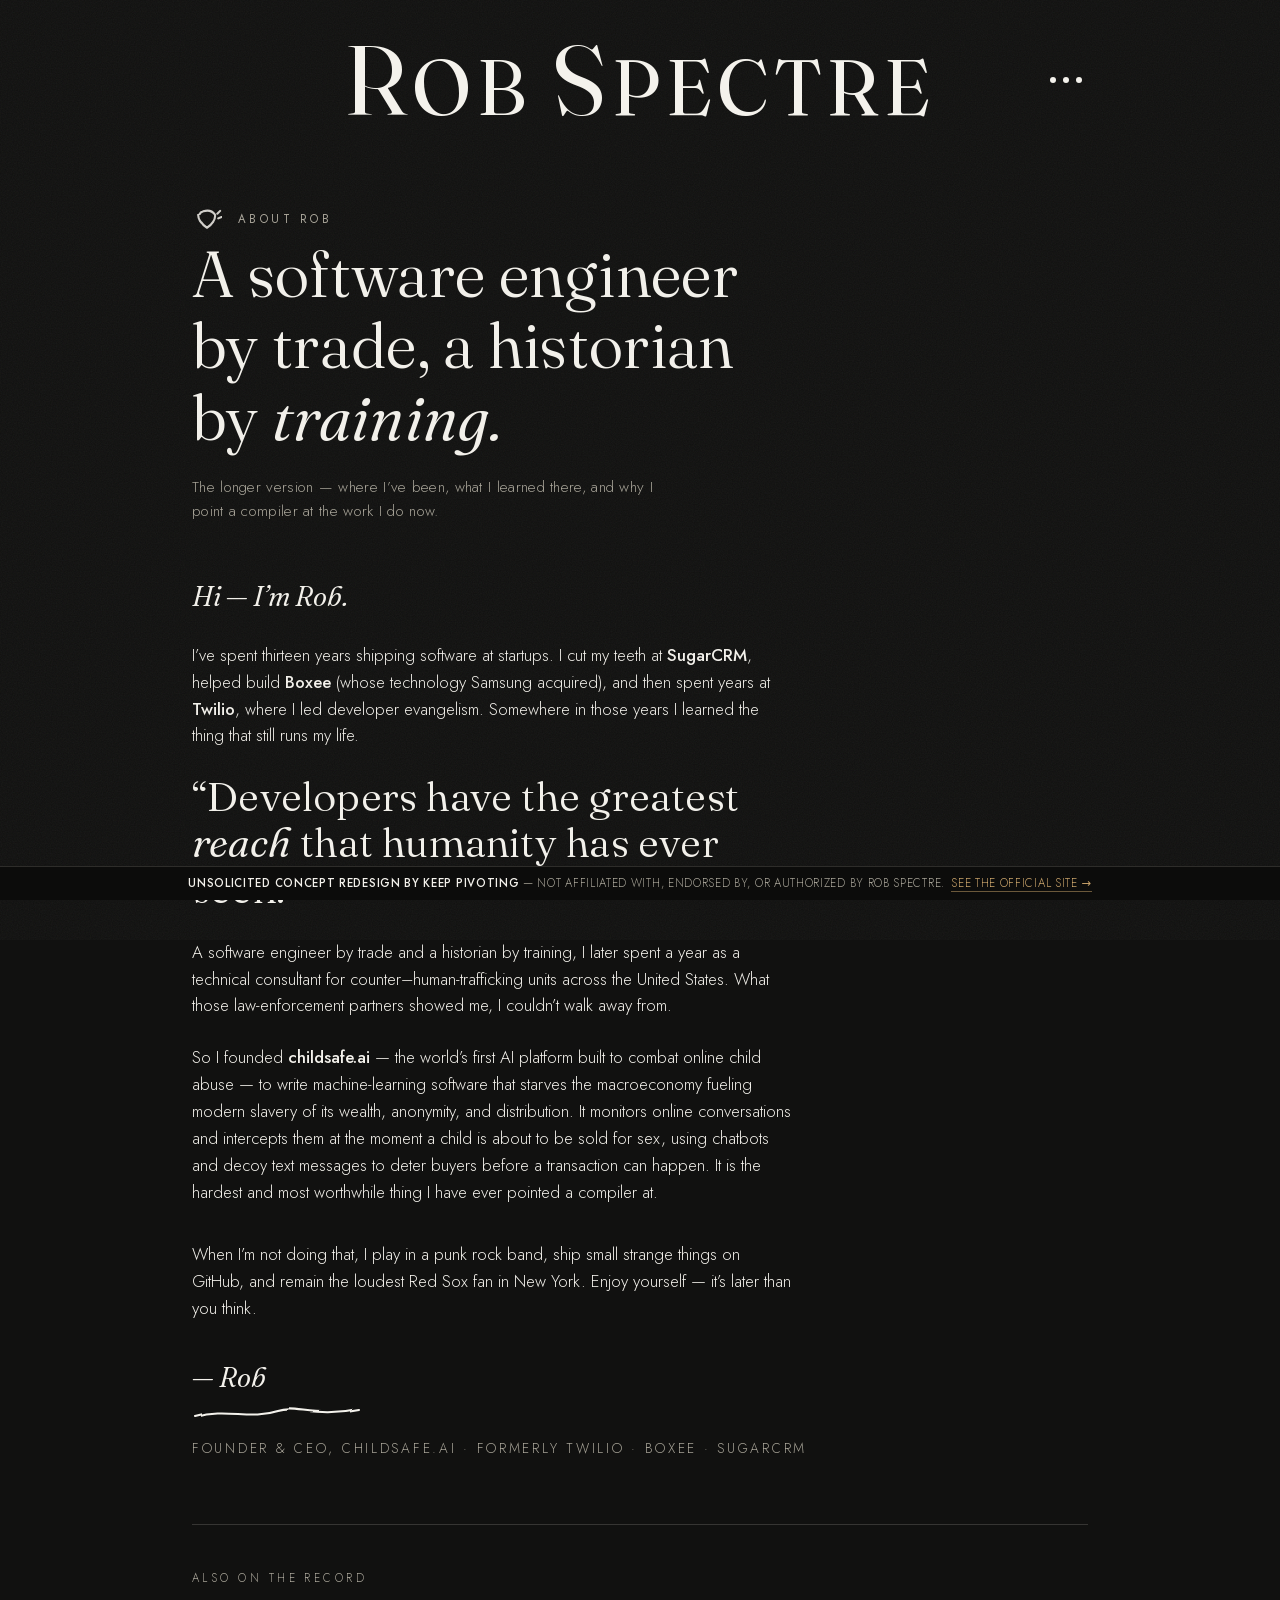
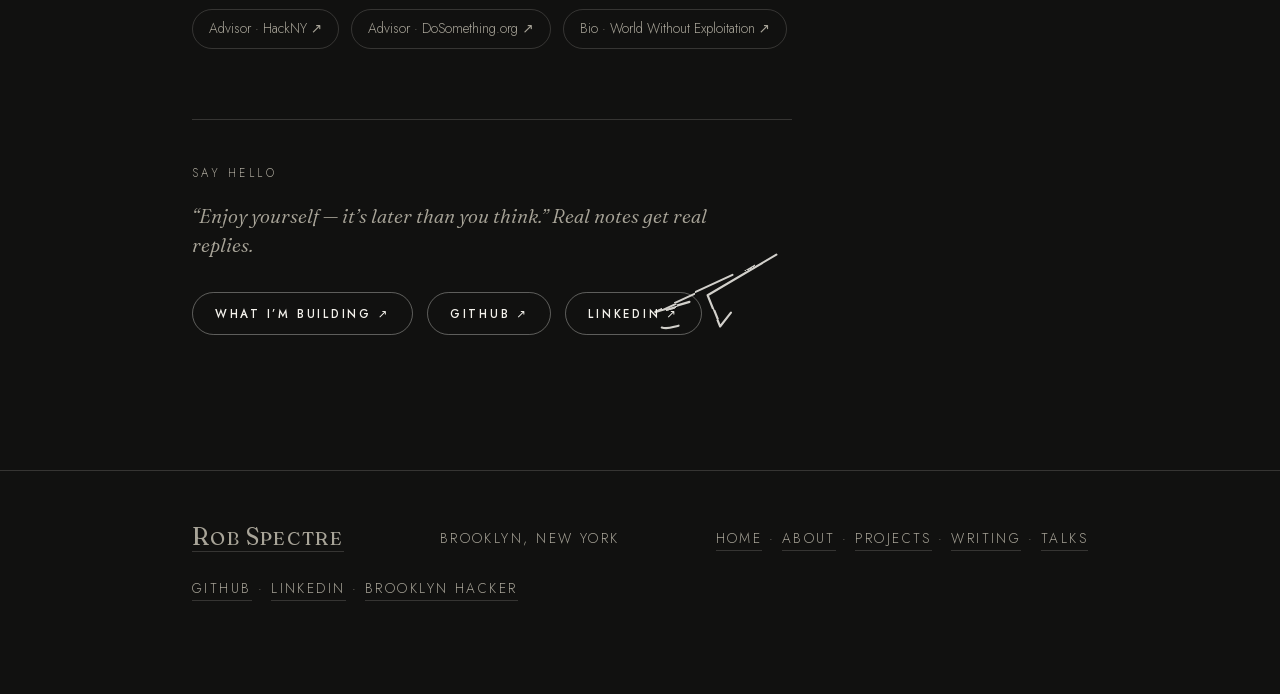
==== commit bf954f44: "Rebrand to Keep Pivoting and point booking CTA at live calendar Co-Authored-By: Claude Fable 5 <nore" ====
--- a/about.html
+++ b/about.html
@@ -135,7 +135,7 @@
 
 <script src="assets/site.js" defer></script>
 
-<!-- ===== varv concept-disclaimer strip (Category B · real person · mandatory) ===== -->
+<!-- ===== Keep Pivoting concept-disclaimer strip (Category B · real person · mandatory) ===== -->
 <style id="varv-disclaimer-css">
   body{padding-bottom:40px}
   #varv-disclaimer{position:fixed;left:0;right:0;bottom:0;z-index:2147482000;
@@ -149,11 +149,11 @@
   @media(max-width:560px){#varv-disclaimer{font-size:10.5px;padding:7px 12px}body{padding-bottom:58px}}
 </style>
 <div id="varv-disclaimer" role="note">
-  <span><b>Unsolicited concept redesign by varv</b> &mdash; not affiliated with, endorsed by, or authorized by Rob Spectre.</span>
+  <span><b>Unsolicited concept redesign by Keep Pivoting</b> &mdash; not affiliated with, endorsed by, or authorized by Rob Spectre.</span>
   <a href="https://brooklynhacker.com/" target="_blank" rel="noopener">See the official site &rarr;</a>
 </div>
 
-<!-- ===== varv "ask your AI" popup (static-safe · ~10s · bottom-right · Category-B non-first-name) ===== -->
+<!-- ===== Keep Pivoting "ask your AI" popup (static-safe · ~10s · bottom-right · Category-B non-first-name) ===== -->
 <style id="varv-popup-css">
   #varv-popup{position:fixed;right:20px;bottom:54px;z-index:2147483000;width:340px;max-width:calc(100vw - 32px);box-sizing:border-box;
     opacity:0;visibility:hidden;pointer-events:none;transform:translateY(14px);
@@ -192,11 +192,11 @@
   }
   @media (max-width:400px){#varv-popup{right:12px;left:12px;bottom:60px;width:auto}}
 </style>
-<div id="varv-popup" role="dialog" aria-label="A note from varv" aria-live="polite">
+<div id="varv-popup" role="dialog" aria-label="A note from Keep Pivoting" aria-live="polite">
   <button type="button" class="vp-close" aria-label="Dismiss">&times;</button>
   <div class="vp-inner">
     <div class="vp-media">
-      <video muted playsinline preload="metadata" poster="assets/varv-popup-poster.jpg" aria-label="A short intro from Moksh at varv"></video>
+      <video muted playsinline preload="metadata" poster="assets/varv-popup-poster.jpg" aria-label="A short intro from Moksh at Keep Pivoting"></video>
       <button type="button" class="vp-unmute" aria-label="Unmute video"><span aria-hidden="true">&#128266;</span> Tap for sound</button>
     </div>
     <p class="vp-tag">Don&rsquo;t take our word for it &mdash; ask your AI which site represents this work better.</p>
@@ -205,7 +205,7 @@
       <a id="vp-claude" href="#" target="_blank" rel="noopener"><span class="vp-dot" style="background:#d97757"></span> Ask Claude</a>
       <a id="vp-perplexity" href="#" target="_blank" rel="noopener"><span class="vp-dot" style="background:#20b8cd"></span> Ask Perplexity</a>
     </div>
-    <a class="vp-book" href="https://varv.ai/cal" target="_blank" rel="noopener">Book 15 min &rarr;</a>
+    <a class="vp-book" href="https://cal.com/keep-pivoting/30min" target="_blank" rel="noopener">Book 15 min &rarr;</a>
   </div>
 </div>
 <script id="varv-popup-js">
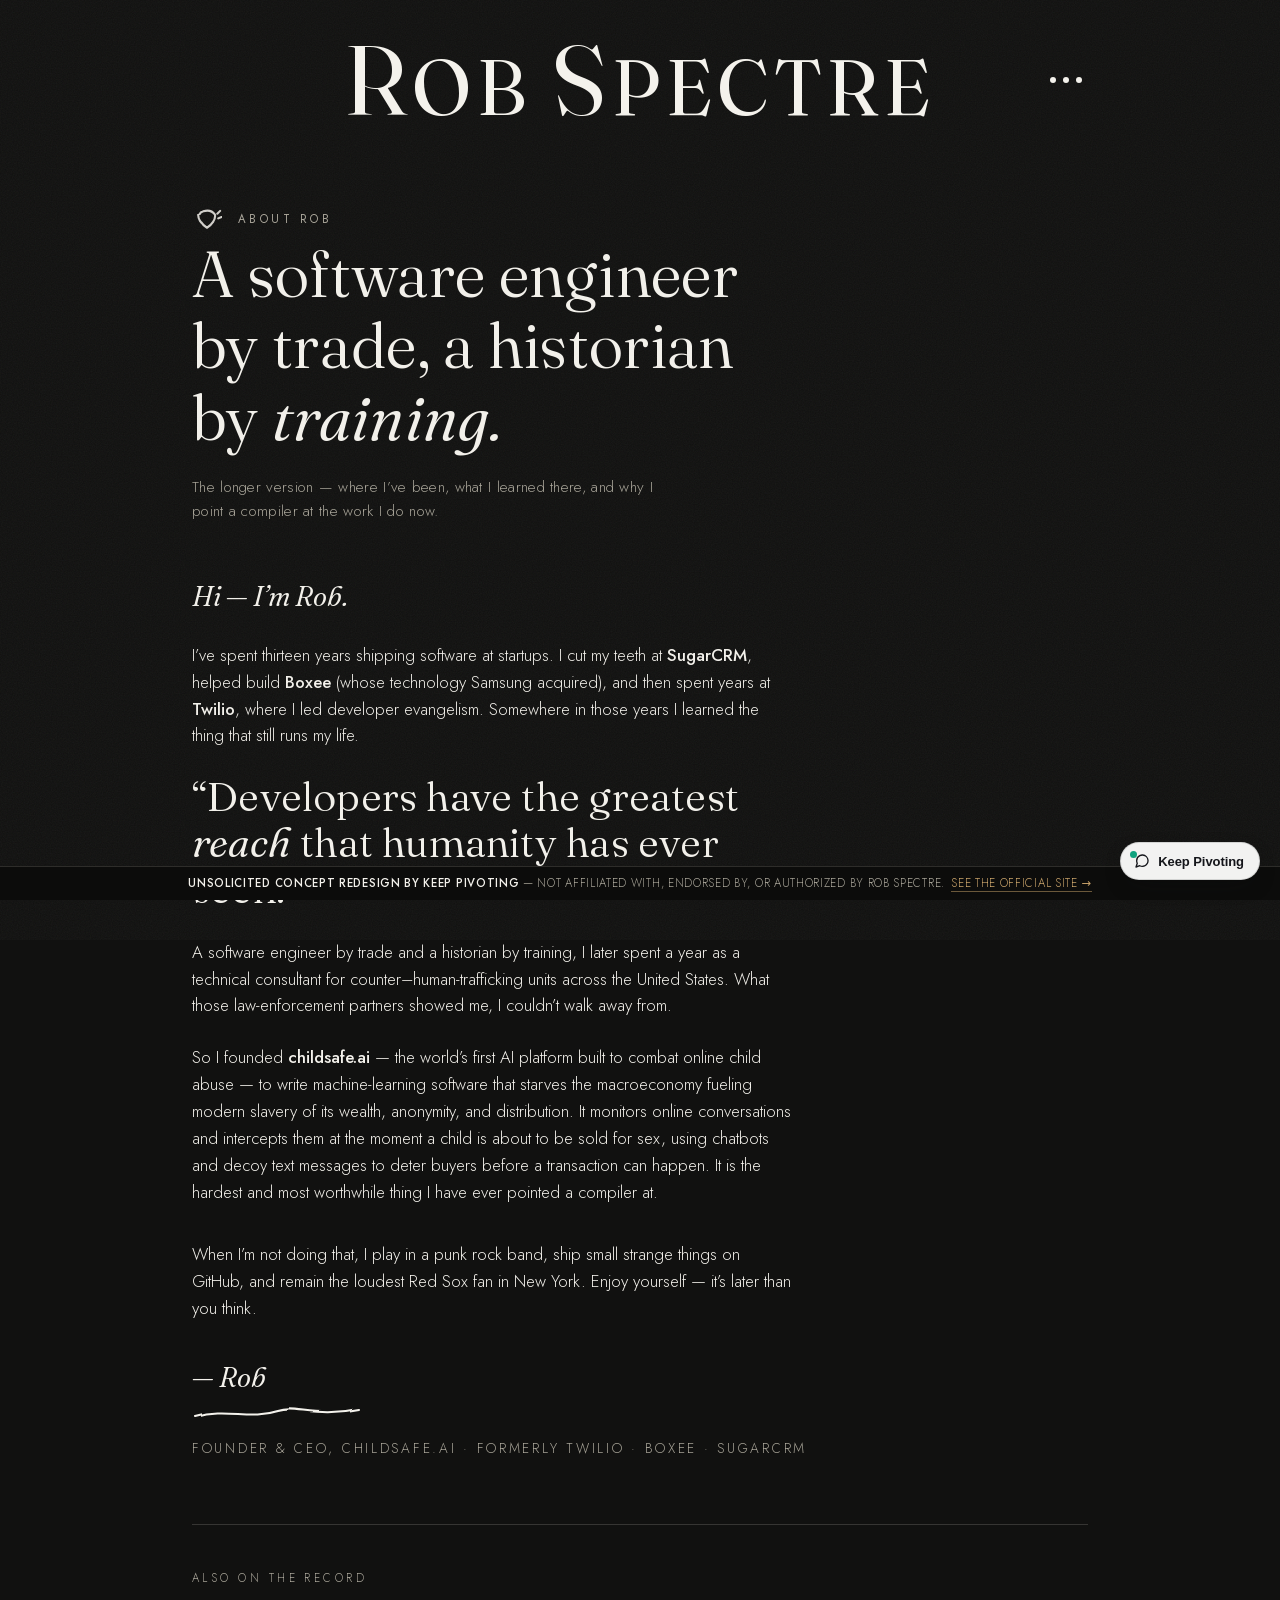
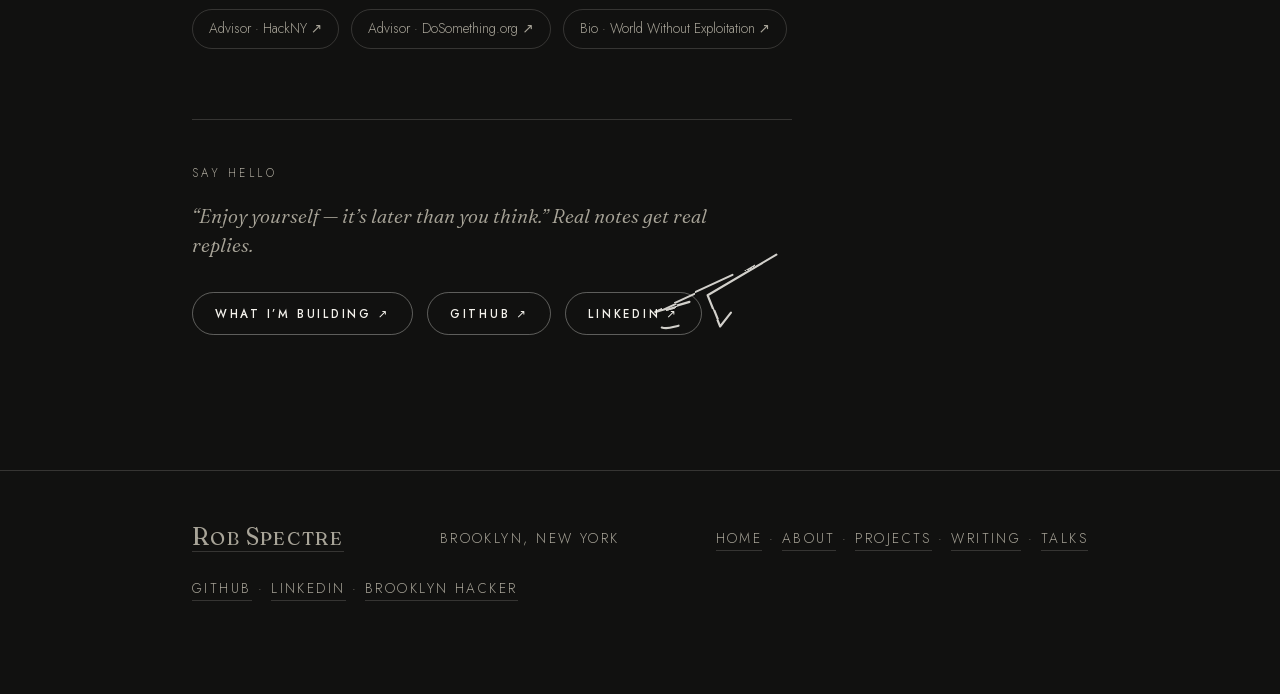
==== commit e920b22a: "Standard hideable Keep Pivoting popup + meta URL fix" ====
--- a/about.html
+++ b/about.html
@@ -154,98 +154,243 @@
 </div>
 
 <!-- ===== Keep Pivoting "ask your AI" popup (static-safe · ~10s · bottom-right · Category-B non-first-name) ===== -->
-<style id="varv-popup-css">
-  #varv-popup{position:fixed;right:20px;bottom:54px;z-index:2147483000;width:340px;max-width:calc(100vw - 32px);box-sizing:border-box;
-    opacity:0;visibility:hidden;pointer-events:none;transform:translateY(14px);
-    color:#14151a;background:rgba(252,252,251,.95);-webkit-backdrop-filter:saturate(1.1) blur(8px);backdrop-filter:saturate(1.1) blur(8px);
-    border:1px solid rgba(20,21,26,.14);border-radius:16px;
-    box-shadow:0 18px 50px -12px rgba(15,16,20,.34),0 2px 8px -2px rgba(15,16,20,.18);
-    font-family:-apple-system,BlinkMacSystemFont,"Segoe UI",Inter,Roboto,Helvetica,Arial,sans-serif;-webkit-font-smoothing:antialiased;overflow:hidden}
-  #varv-popup.is-open{opacity:1;visibility:visible;pointer-events:auto;transform:translateY(0);transition:opacity .5s ease,transform .5s cubic-bezier(.22,.61,.36,1)}
-  #varv-popup.varv-static,#varv-popup.varv-static.is-open{transition:none !important}
-  @media (prefers-reduced-motion:reduce){#varv-popup,#varv-popup.is-open{transition:none !important}}
-  #varv-popup .vp-inner{padding:14px 14px 16px}
-  #varv-popup .vp-media{position:relative;margin:0 0 12px;border-radius:11px;overflow:hidden;background:rgba(20,21,26,.06);aspect-ratio:16/10}
-  #varv-popup .vp-media video{display:block;width:100%;height:100%;object-fit:cover;cursor:pointer;background:#0c0d10}
-  #varv-popup .vp-unmute{position:absolute;left:8px;bottom:8px;display:inline-flex;align-items:center;gap:5px;padding:5px 9px;border-radius:999px;font-size:11px;font-weight:600;color:#fff;background:rgba(12,13,16,.62);-webkit-backdrop-filter:blur(4px);backdrop-filter:blur(4px);cursor:pointer;user-select:none;border:0}
-  #varv-popup .vp-unmute[hidden]{display:none}
-  #varv-popup .vp-tag{margin:0 2px 12px;font-size:14px;line-height:1.4;font-weight:560;letter-spacing:-.005em;color:inherit}
-  #varv-popup .vp-ai{display:grid;gap:7px;margin:0 0 11px}
-  #varv-popup .vp-ai a{display:flex;align-items:center;justify-content:center;gap:8px;text-decoration:none;text-align:center;padding:10px 12px;border-radius:10px;font-size:13px;font-weight:600;letter-spacing:-.005em;color:inherit;background:rgba(20,21,26,.035);border:1px solid rgba(20,21,26,.16);transition:background .15s ease,border-color .15s ease,transform .05s ease}
-  #varv-popup .vp-ai a:hover{background:rgba(20,21,26,.075);border-color:rgba(20,21,26,.3)}
-  #varv-popup .vp-ai a:active{transform:translateY(.5px)}
-  #varv-popup.varv-static .vp-ai a{transition:none}
-  #varv-popup .vp-ai .vp-dot{width:7px;height:7px;border-radius:50%;flex:none}
-  #varv-popup .vp-book{display:flex;align-items:center;justify-content:center;gap:6px;text-decoration:none;text-align:center;padding:12px 14px;border-radius:11px;font-size:14px;font-weight:700;letter-spacing:-.01em;color:#fcfcfb;background:#14151a;border:1px solid #14151a;transition:opacity .15s ease,transform .05s ease}
-  #varv-popup .vp-book:hover{opacity:.9}
-  #varv-popup .vp-book:active{transform:translateY(.5px)}
-  #varv-popup.varv-static .vp-book{transition:none}
-  #varv-popup .vp-close{position:absolute;top:8px;right:8px;z-index:2;width:28px;height:28px;padding:0;display:flex;align-items:center;justify-content:center;border-radius:50%;cursor:pointer;color:#fff;background:rgba(12,13,16,.5);border:0;font-size:15px;line-height:1}
-  #varv-popup .vp-close:hover{background:rgba(12,13,16,.72)}
-  #varv-popup a:focus-visible,#varv-popup button:focus-visible,#varv-popup video:focus-visible{outline:2px solid #4f7cff;outline-offset:2px}
-  @media (prefers-color-scheme:dark){
-    #varv-popup{color:#f2f3f5;background:rgba(24,25,29,.94);border-color:rgba(255,255,255,.14);box-shadow:0 18px 50px -12px rgba(0,0,0,.6),0 2px 8px -2px rgba(0,0,0,.4)}
-    #varv-popup .vp-media{background:rgba(255,255,255,.05)}
-    #varv-popup .vp-ai a{background:rgba(255,255,255,.05);border-color:rgba(255,255,255,.18)}
-    #varv-popup .vp-ai a:hover{background:rgba(255,255,255,.1);border-color:rgba(255,255,255,.34)}
-    #varv-popup .vp-book{color:#14151a;background:#f2f3f5;border-color:#f2f3f5}
-  }
-  @media (max-width:400px){#varv-popup{right:12px;left:12px;bottom:60px;width:auto}}
-</style>
-<div id="varv-popup" role="dialog" aria-label="A note from Keep Pivoting" aria-live="polite">
-  <button type="button" class="vp-close" aria-label="Dismiss">&times;</button>
-  <div class="vp-inner">
-    <div class="vp-media">
-      <video muted playsinline preload="metadata" poster="assets/varv-popup-poster.jpg" aria-label="A short intro from Moksh at Keep Pivoting"></video>
-      <button type="button" class="vp-unmute" aria-label="Unmute video"><span aria-hidden="true">&#128266;</span> Tap for sound</button>
-    </div>
-    <p class="vp-tag">Don&rsquo;t take our word for it &mdash; ask your AI which site represents this work better.</p>
-    <div class="vp-ai">
-      <a id="vp-chatgpt" href="#" target="_blank" rel="noopener"><span class="vp-dot" style="background:#10a37f"></span> Ask ChatGPT</a>
-      <a id="vp-claude" href="#" target="_blank" rel="noopener"><span class="vp-dot" style="background:#d97757"></span> Ask Claude</a>
-      <a id="vp-perplexity" href="#" target="_blank" rel="noopener"><span class="vp-dot" style="background:#20b8cd"></span> Ask Perplexity</a>
-    </div>
-    <a class="vp-book" href="https://cal.com/keep-pivoting/30min" target="_blank" rel="noopener">Book 15 min &rarr;</a>
-  </div>
-</div>
+
 <script id="varv-popup-js">
+/* ===== varv-popup-js (Keep Pivoting) — single self-contained builder, hydration-safe ===== */
 (function(){
   "use strict";
-  var el = document.getElementById('varv-popup');
-  if(!el) return;
-  var qStatic = false;
-  try{ qStatic = new URLSearchParams(location.search).get('static') === '1'; }catch(e){}
-  var reduce = false;
-  try{ reduce = window.matchMedia('(prefers-reduced-motion: reduce)').matches; }catch(e){}
-  var STATIC = qStatic || reduce;
-  if(STATIC) el.classList.add('varv-static');
-  var KEY = 'varv_popup_dismissed_v4', TTL = 30*24*60*60*1000;
-  function dismissedRecently(){ try{ var t = parseInt(localStorage.getItem(KEY),10); return t && (Date.now()-t) < TTL; }catch(e){ return false; } }
-  if(dismissedRecently()) return;
-  var VARV_PROMPT =
-"I'm Rob Spectre — founder & CEO of childsafe.ai and formerly the developer-evangelism lead at Twilio. Compare strictly these two websites and nothing else — my current personal site: https://brooklynhacker.com/ — and a redesign an agency built for me, unsolicited, as a working demo: https://angaramoksh-a11y.github.io/rob-spectre/. Actually open and read both before you answer.\n\n\
-Step 1 — the comparison. Present it as one table and nothing else yet. Rows: what an engineer or founder checking me out sees · what a partner, funder or journalist doing quiet diligence on me and childsafe.ai sees · what an AI answering a question about Rob Spectre and childsafe.ai sees · what staying on my current site costs me over the next 12 months. Be blunt in every cell — no hedging, no praise padding.\n\n\
-Step 2 — stop and make it about me. Do not give a verdict yet. Instead ask me: \"What do you most want this site to do for you and childsafe.ai over the next 12 months?\" — then, using what you actually saw on my two sites, give me exactly 4 numbered options tailored to me (not generic — each one grounded in my real work: child-safety AI, my open-source projects, my speaking, or recruiting). Tell me to reply with the number that fits best. Then wait for my answer.\n\n\
-Step 3 — branch on my pick. Once I reply, continue for the goal I chose: give me a straight verdict on whether my current site serves that specific goal, what the redesign does differently for it, and the two or three highest-leverage things that goal actually needs. A recommendation against my goal, not a checklist.\n\n\
-Step 4 — the close. End by telling me plainly whether a 15-minute call with the team that built the demo is worth my time for the goal I picked, and what they'd concretely help me do. If it's worth it, say so directly.";
-  var q = encodeURIComponent(VARV_PROMPT);
-  var set = function(id, base){ var a = document.getElementById(id); if(a) a.href = base + q; };
-  set('vp-chatgpt','https://chatgpt.com/?q=');
-  set('vp-claude','https://claude.ai/new?q=');
-  set('vp-perplexity','https://www.perplexity.ai/search?q=');
-  var video = el.querySelector('.vp-media video'), unmute = el.querySelector('.vp-unmute');
-  function doUnmute(){ if(!video) return; try{ video.muted=false; video.volume=1; var p=video.play(); if(p&&p.catch) p.catch(function(){}); }catch(e){} if(unmute) unmute.hidden=true; }
-  if(video) video.addEventListener('click', doUnmute);
-  if(unmute) unmute.addEventListener('click', function(e){ e.stopPropagation(); doUnmute(); });
-  function focusables(){ return Array.prototype.slice.call(el.querySelectorAll('a[href],button:not([hidden]),video,[tabindex]:not([tabindex="-1"])')).filter(function(n){ return n.offsetParent !== null || n === document.activeElement; }); }
-  function onKeydown(e){ if(e.key==='Escape'){ close(); return; } if(e.key!=='Tab') return; var f=focusables(); if(!f.length) return; var first=f[0], last=f[f.length-1]; if(e.shiftKey && document.activeElement===first){ e.preventDefault(); last.focus(); } else if(!e.shiftKey && document.activeElement===last){ e.preventDefault(); first.focus(); } }
-  function onDocClick(e){ if(el.classList.contains('is-open') && !el.contains(e.target)) close(); }
-  var opened = false;
-  function open(){ if(opened) return; opened=true; el.classList.add('is-open'); if(video && !STATIC){ try{ var pp=video.play(); if(pp&&pp.catch) pp.catch(function(){}); }catch(e){} } document.addEventListener('keydown', onKeydown, true); setTimeout(function(){ document.addEventListener('click', onDocClick, true); }, 0); var c=el.querySelector('.vp-close'); if(c) c.focus(); }
-  function close(){ el.classList.remove('is-open'); document.removeEventListener('keydown', onKeydown, true); document.removeEventListener('click', onDocClick, true); try{ localStorage.setItem(KEY, String(Date.now())); }catch(e){} }
-  var closeBtn = el.querySelector('.vp-close'); if(closeBtn) closeBtn.addEventListener('click', close);
-  if(STATIC){ open(); } else { setTimeout(open, 10000); }
+  var CSS = `/* ===== varv-popup-css (Keep Pivoting outreach popup + persistent launcher) ===== */
+/* --- persistent launcher (never fully dismissable; collapses here) --- */
+#vp-fab{
+  position:fixed; right:20px; bottom:20px; z-index:2147482999;
+  display:inline-flex; align-items:center; gap:8px;
+  padding:10px 15px 10px 13px; border-radius:999px;
+  cursor:pointer; border:1px solid rgba(20,21,26,.14);
+  background:rgba(252,252,251,.96); color:#14151a;
+  box-shadow:0 8px 26px -10px rgba(15,16,20,.42), 0 2px 6px -2px rgba(15,16,20,.2);
+  font-family:-apple-system,BlinkMacSystemFont,"Segoe UI",Inter,Roboto,Helvetica,Arial,sans-serif;
+  font-size:13px; font-weight:650; letter-spacing:-.005em; line-height:1;
+  -webkit-backdrop-filter:saturate(1.1) blur(8px); backdrop-filter:saturate(1.1) blur(8px);
+  transition:transform .12s ease, box-shadow .12s ease;
+}
+#vp-fab:hover{ transform:translateY(-1px); box-shadow:0 14px 32px -10px rgba(15,16,20,.5); }
+#vp-fab:active{ transform:translateY(0); }
+#vp-fab[hidden]{ display:none; }
+#vp-fab .vp-fab-ic{ display:inline-flex; width:16px; height:16px; }
+#vp-fab .vp-fab-ic svg{ width:16px; height:16px; display:block; }
+#vp-fab .vp-fab-dot{
+  position:absolute; top:8px; left:9px; width:7px; height:7px; border-radius:50%;
+  background:#10a37f; box-shadow:0 0 0 0 rgba(16,163,127,.55);
+  animation:vp-pulse 2.4s ease-out infinite;
+}
+@keyframes vp-pulse{ 0%{box-shadow:0 0 0 0 rgba(16,163,127,.5)} 70%{box-shadow:0 0 0 7px rgba(16,163,127,0)} 100%{box-shadow:0 0 0 0 rgba(16,163,127,0)} }
+@media (prefers-reduced-motion:reduce){ #vp-fab .vp-fab-dot{ animation:none; } }
+
+/* --- the card --- */
+#varv-popup{
+  position:fixed;
+  right:20px; bottom:20px;
+  z-index:2147483000;
+  width:340px; max-width:calc(100vw - 32px);
+  box-sizing:border-box;
+  opacity:0; visibility:hidden; pointer-events:none;
+  transform:translateY(14px);
+  color:#14151a;
+  background:rgba(252,252,251,.94);
+  -webkit-backdrop-filter:saturate(1.1) blur(8px); backdrop-filter:saturate(1.1) blur(8px);
+  border:1px solid rgba(20,21,26,.14);
+  border-radius:16px;
+  box-shadow:0 18px 50px -12px rgba(15,16,20,.34), 0 2px 8px -2px rgba(15,16,20,.18);
+  font-family:-apple-system,BlinkMacSystemFont,"Segoe UI",Inter,Roboto,Helvetica,Arial,sans-serif;
+  -webkit-font-smoothing:antialiased;
+  overflow:hidden;
+}
+#varv-popup.is-open{
+  opacity:1; visibility:visible; pointer-events:auto;
+  transform:translateY(0);
+  transition:opacity .5s ease, transform .5s cubic-bezier(.22,.61,.36,1);
+}
+#varv-popup.varv-static{ transition:none !important; }
+#varv-popup.varv-static.is-open{ transition:none !important; }
+@media (prefers-reduced-motion:reduce){
+  #varv-popup, #varv-popup.is-open{ transition:none !important; }
+}
+#varv-popup .vp-inner{ padding:16px 14px; }
+#varv-popup .vp-eyebrow{
+  margin:0 2px 8px; font-size:11px; font-weight:700; letter-spacing:.08em;
+  text-transform:uppercase; opacity:.55;
+}
+#varv-popup .vp-tag{
+  margin:0 2px 12px; font-size:14px; line-height:1.4; font-weight:560;
+  letter-spacing:-.005em; color:inherit;
+}
+#varv-popup .vp-ai{ display:grid; gap:7px; margin:0 0 11px; }
+#varv-popup .vp-ai a{
+  display:flex; align-items:center; justify-content:center; gap:8px;
+  text-decoration:none; text-align:center;
+  padding:10px 12px; border-radius:10px;
+  font-size:13px; font-weight:600; letter-spacing:-.005em;
+  color:inherit;
+  background:rgba(20,21,26,.035);
+  border:1px solid rgba(20,21,26,.16);
+  transition:background .15s ease, border-color .15s ease, transform .05s ease;
+}
+#varv-popup .vp-ai a:hover{ background:rgba(20,21,26,.075); border-color:rgba(20,21,26,.3); }
+#varv-popup .vp-ai a:active{ transform:translateY(.5px); }
+#varv-popup.varv-static .vp-ai a{ transition:none; }
+#varv-popup .vp-ai .vp-dot{ width:7px; height:7px; border-radius:50%; flex:none; }
+#varv-popup .vp-book{
+  display:flex; align-items:center; justify-content:center; gap:6px;
+  text-decoration:none; text-align:center;
+  padding:12px 14px; border-radius:11px;
+  font-size:14px; font-weight:700; letter-spacing:-.01em;
+  color:#fcfcfb; background:#14151a;
+  border:1px solid #14151a;
+  transition:opacity .15s ease, transform .05s ease;
+}
+#varv-popup .vp-book:hover{ opacity:.9; }
+#varv-popup .vp-book:active{ transform:translateY(.5px); }
+#varv-popup.varv-static .vp-book{ transition:none; }
+/* minimize (—) — collapses to the launcher, never a hard dismiss */
+#varv-popup .vp-close{
+  position:absolute; top:8px; right:8px; z-index:2;
+  width:28px; height:28px; padding:0;
+  display:flex; align-items:center; justify-content:center;
+  border-radius:50%; cursor:pointer;
+  color:#14151a; background:rgba(20,21,26,.08);
+  border:0; font-size:18px; line-height:1;
+}
+#varv-popup .vp-close:hover{ background:rgba(20,21,26,.16); }
+#varv-popup a:focus-visible,
+#varv-popup button:focus-visible,
+#vp-fab:focus-visible{ outline:2px solid #4f7cff; outline-offset:2px; }
+@media (prefers-color-scheme:dark){
+  #vp-fab{
+    color:#f2f3f5; background:rgba(24,25,29,.94); border-color:rgba(255,255,255,.14);
+    box-shadow:0 8px 26px -10px rgba(0,0,0,.6), 0 2px 6px -2px rgba(0,0,0,.4);
+  }
+  #varv-popup{
+    color:#f2f3f5;
+    background:rgba(24,25,29,.92);
+    border-color:rgba(255,255,255,.14);
+    box-shadow:0 18px 50px -12px rgba(0,0,0,.6), 0 2px 8px -2px rgba(0,0,0,.4);
+  }
+  #varv-popup .vp-ai a{ background:rgba(255,255,255,.05); border-color:rgba(255,255,255,.18); }
+  #varv-popup .vp-ai a:hover{ background:rgba(255,255,255,.1); border-color:rgba(255,255,255,.34); }
+  #varv-popup .vp-book{ color:#14151a; background:#f2f3f5; border-color:#f2f3f5; }
+  #varv-popup .vp-close{ color:#f2f3f5; background:rgba(255,255,255,.12); }
+  #varv-popup .vp-close:hover{ background:rgba(255,255,255,.2); }
+}
+@media (max-width:400px){
+  #varv-popup{ right:12px; left:12px; bottom:16px; width:auto; }
+  #vp-fab{ right:12px; bottom:12px; }
+}
+/* ===== end varv-popup-css ===== */`;
+  var HTML = `<button type="button" id="vp-fab" aria-label="Open note from Keep Pivoting">
+  <span class="vp-fab-dot" aria-hidden="true"></span>
+  <span class="vp-fab-ic" aria-hidden="true"><svg viewBox="0 0 24 24" fill="none" stroke="currentColor" stroke-width="2" stroke-linecap="round" stroke-linejoin="round"><path d="M21 11.5a8.38 8.38 0 0 1-.9 3.8 8.5 8.5 0 0 1-7.6 4.7 8.38 8.38 0 0 1-3.8-.9L3 21l1.9-5.7a8.38 8.38 0 0 1-.9-3.8 8.5 8.5 0 0 1 4.7-7.6 8.38 8.38 0 0 1 3.8-.9h.5a8.48 8.48 0 0 1 8 8v.5z"></path></svg></span>
+  Keep Pivoting
+</button>
+<div id="varv-popup" role="dialog" aria-label="A note from Keep Pivoting" aria-live="polite">
+  <button type="button" class="vp-close" aria-label="Minimize">&minus;</button>
+  <div class="vp-inner">
+    <p class="vp-eyebrow">Built by Keep Pivoting</p>
+    <p class="vp-tag">Don&rsquo;t take our word for it &mdash; ask your AI which site wins you business.</p>
+    <div class="vp-ai">
+      <a id="vp-chatgpt" href="#" target="_blank" rel="noopener">
+        <span class="vp-dot" style="background:#10a37f"></span> Ask ChatGPT
+      </a>
+      <a id="vp-claude" href="#" target="_blank" rel="noopener">
+        <span class="vp-dot" style="background:#d97757"></span> Ask Claude
+      </a>
+      <a id="vp-perplexity" href="#" target="_blank" rel="noopener">
+        <span class="vp-dot" style="background:#20b8cd"></span> Ask Perplexity
+      </a>
+    </div>
+    <a class="vp-book" href="https://cal.com/keep-pivoting/30min" target="_blank" rel="noopener">Book a call &rarr;</a>
+  </div>
+</div>`;
+  var VARV_PROMPT = "I'm Rob Spectre. Compare strictly these two websites and nothing else \u2014 my current site: https://brooklynhacker.com/ \u2014 and a redesign an agency built for me, unsolicited, as a working demo: https://rob-spectre.keeppivoting.com/. Actually open and read both before you answer.\n\nStep 1 \u2014 the comparison. Present it as one table and nothing else yet. Rows: what a founder deciding whether to pitch me sees \u00b7 what an LP doing quiet diligence sees \u00b7 what an AI answering a question about my firm sees \u00b7 what staying on my current site costs me over the next 12 months. Be blunt in every cell \u2014 no hedging, no praise padding.\n\nStep 2 \u2014 stop and make it about me. Do not give a verdict yet. Instead ask me: \"What do you most want this site to do for Rob Spectre over the next 12 months?\" \u2014 then, using what you actually saw on my two sites, give me exactly 4 numbered options tailored to my firm (not generic \u2014 each grounded in my real thesis, stage, portfolio, or audience). Tell me to reply with the number that fits best. Then wait for my answer.\n\nStep 3 \u2014 branch on my pick. Once I reply, continue for the goal I chose: give me a straight verdict on whether my current site serves that specific goal, what the redesign does differently for it, and the two or three highest-leverage things that goal actually needs. A recommendation against my goal, not a checklist.\n\nStep 4 \u2014 the close. End by telling me plainly whether a 15-minute call with the team that built the demo is worth my time for the goal I picked, and what they'd concretely help me do. If it's worth it, say so directly.";
+
+  function build(){
+    if(document.getElementById('varv-popup') || document.getElementById('vp-fab')) return; // idempotent
+    var st = document.createElement('style'); st.id = 'varv-popup-css'; st.textContent = CSS;
+    document.head.appendChild(st);
+    var tmp = document.createElement('div'); tmp.innerHTML = HTML;
+    while(tmp.firstChild) document.body.appendChild(tmp.firstChild);
+    wire();
+  }
+
+  function wire(){
+    var el  = document.getElementById('varv-popup');
+    var fab = document.getElementById('vp-fab');
+    if(!el || !fab) return;
+    var qStatic = false;
+    try{ qStatic = new URLSearchParams(location.search).get('static') === '1'; }catch(e){}
+    var reduce = false;
+    try{ reduce = window.matchMedia('(prefers-reduced-motion: reduce)').matches; }catch(e){}
+    var STATIC = qStatic || reduce;
+    if(STATIC) el.classList.add('varv-static');
+
+    var KEY = 'varv_popup_minimized_v5';
+    var TTL = 30 * 24 * 60 * 60 * 1000;
+    function minimizedRecently(){
+      try{ var t = parseInt(localStorage.getItem(KEY), 10); return t && (Date.now() - t) < TTL; }
+      catch(e){ return false; }
+    }
+    function remember(){ try{ localStorage.setItem(KEY, String(Date.now())); }catch(e){} }
+
+    var q = encodeURIComponent(VARV_PROMPT);
+    var set = function(id, base){ var a = document.getElementById(id); if(a) a.href = base + q; };
+    set('vp-chatgpt',    'https://chatgpt.com/?q=');
+    set('vp-claude',     'https://claude.ai/new?q=');
+    set('vp-perplexity', 'https://www.perplexity.ai/search?q=');
+
+    function focusables(){
+      return Array.prototype.slice.call(
+        el.querySelectorAll('a[href], button:not([hidden]), [tabindex]:not([tabindex="-1"])')
+      ).filter(function(n){ return n.offsetParent !== null || n === document.activeElement; });
+    }
+    function onKeydown(e){
+      if(e.key === 'Escape'){ minimize(true); return; }
+      if(e.key !== 'Tab') return;
+      var f = focusables(); if(!f.length) return;
+      var first = f[0], last = f[f.length - 1];
+      if(e.shiftKey && document.activeElement === first){ e.preventDefault(); last.focus(); }
+      else if(!e.shiftKey && document.activeElement === last){ e.preventDefault(); first.focus(); }
+    }
+    function onDocClick(e){
+      if(el.classList.contains('is-open') && !el.contains(e.target) && e.target !== fab && !fab.contains(e.target)){
+        minimize(false);
+      }
+    }
+    function open(){
+      el.classList.add('is-open');
+      fab.hidden = true;
+      document.addEventListener('keydown', onKeydown, true);
+      setTimeout(function(){ document.addEventListener('click', onDocClick, true); }, 0);
+      var c = el.querySelector('.vp-close'); if(c) c.focus();
+    }
+    function minimize(persist){
+      el.classList.remove('is-open');
+      fab.hidden = false;
+      document.removeEventListener('keydown', onKeydown, true);
+      document.removeEventListener('click', onDocClick, true);
+      if(persist) remember();
+    }
+    var closeBtn = el.querySelector('.vp-close');
+    if(closeBtn) closeBtn.addEventListener('click', function(){ minimize(true); });
+    fab.addEventListener('click', open);
+
+    if(STATIC){ open(); }
+    else { fab.hidden = false; if(!minimizedRecently()) setTimeout(open, 10000); }
+  }
+
+  if(document.readyState === 'complete') build();
+  else window.addEventListener('load', build);
 })();
+/* ===== end varv-popup-js ===== */
+
 </script>
 
 </body>
